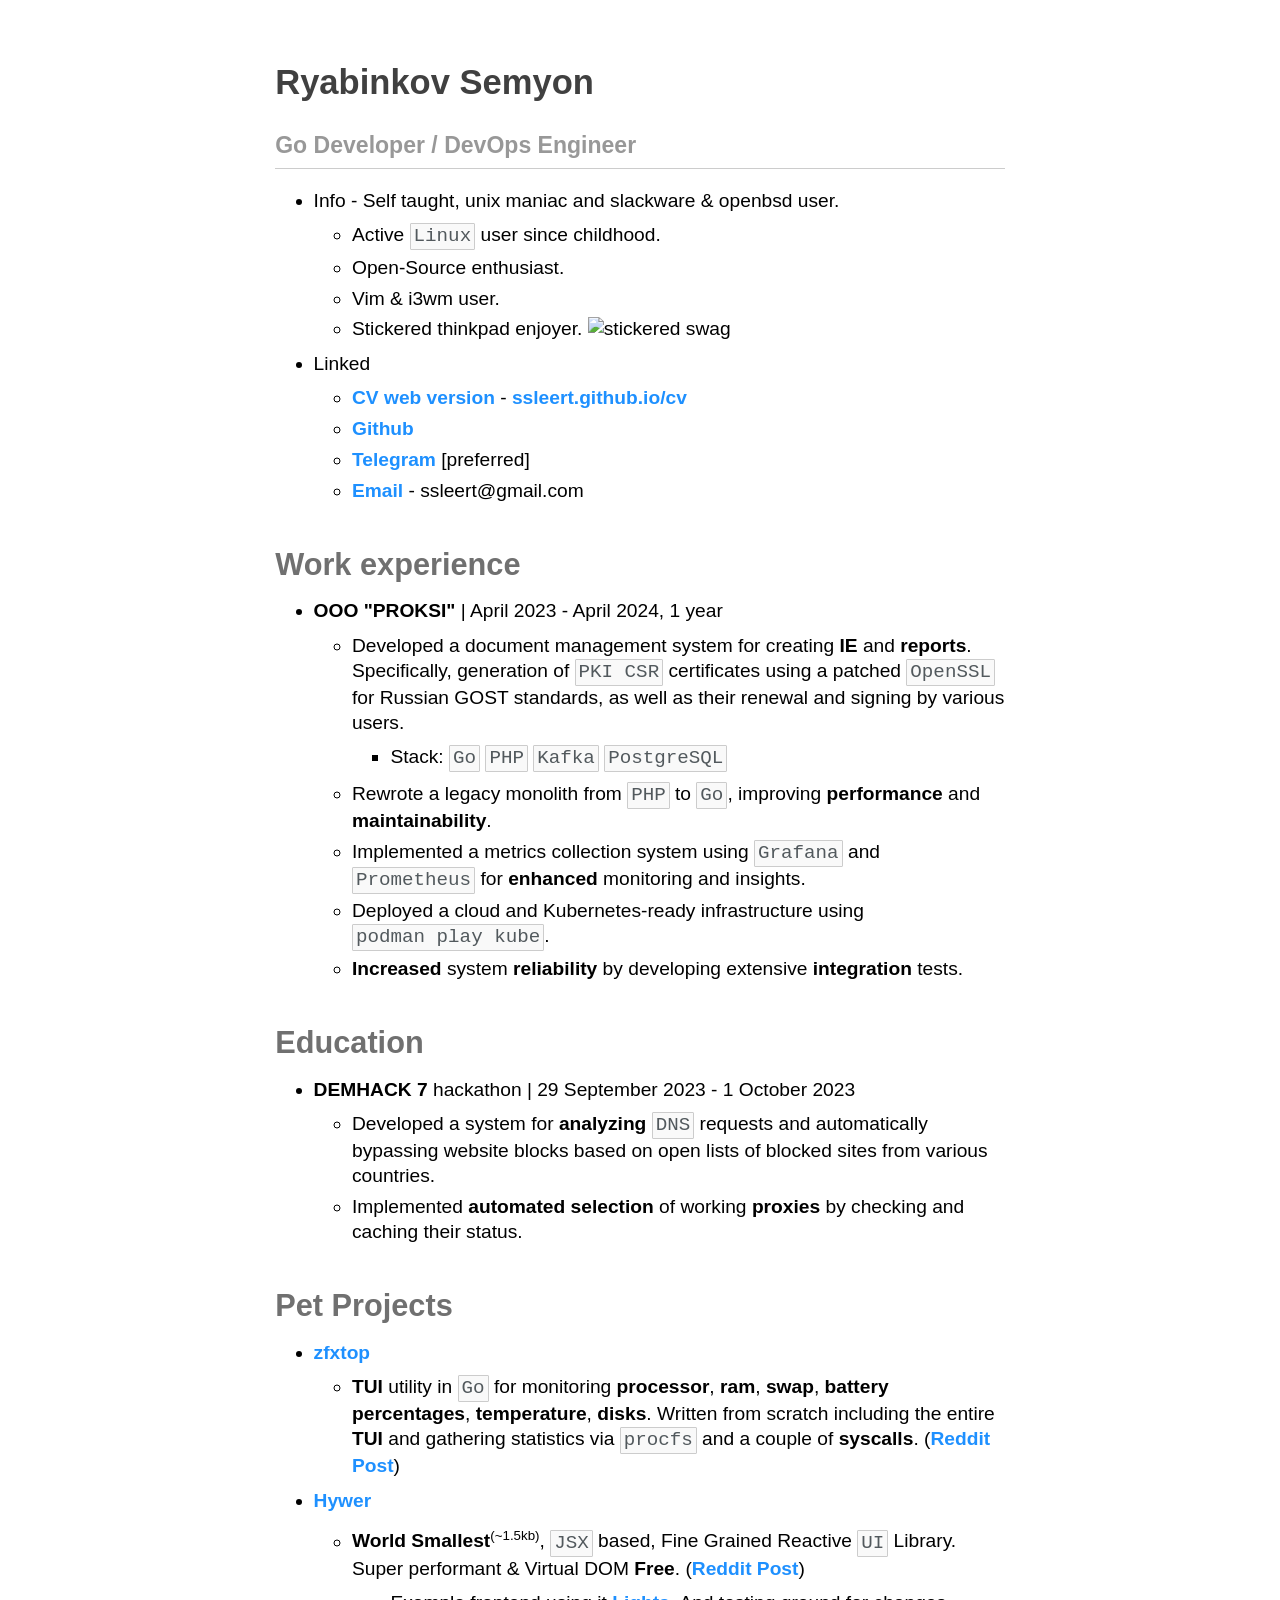
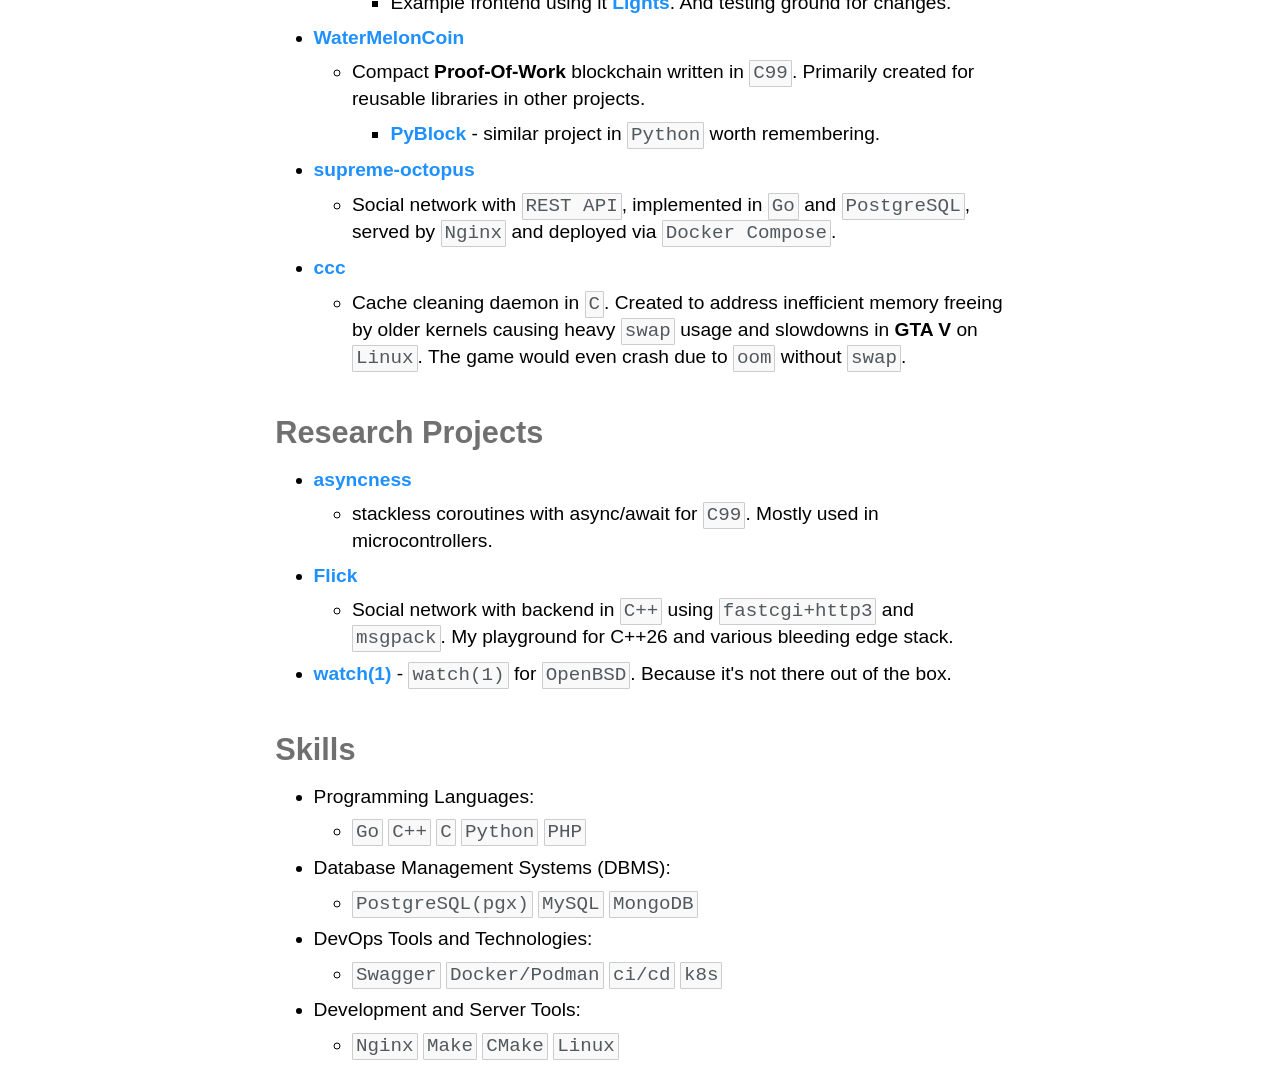
==== index.html @ f2037850 "init" ====
<!DOCTYPE html>
<html>
<head>
<link rel="Stylesheet" type="text/css" href="style.css">
<link rel="alternate" type="application/rss+xml" title="RSS" href="rss.xml">
<title>index</title>
<meta http-equiv="Content-Type" content="text/html; charset=utf-8">
<meta name="viewport" content="width=device-width, initial-scale=1">
</head>
<body>

<div id="Ryabinkov Semyon"><h2 id="Ryabinkov Semyon" class="header"><a href="#Ryabinkov Semyon">Ryabinkov Semyon</a></h2></div>
<div id="Ryabinkov Semyon-Go Developer / DevOps Engineer"><h5 id="Go Developer / DevOps Engineer" class="header"><a href="#Ryabinkov Semyon-Go Developer / DevOps Engineer">Go Developer / DevOps Engineer</a></h5></div>
<hr />

<ul>
<li>
Info - Self taught, unix maniac and slackware &amp; openbsd user.

<ul>
<li>
Active <code>Linux</code> user since childhood.

<li>
Open-Source enthusiast.

<li>
Vim &amp; i3wm user.

<li>
Stickered thinkpad enjoyer. <img src="https://raw.githubusercontent.com/ssleert/cv/main/stickered_swag.jpg" alt="stickered swag" style="width:10px" />

</ul>
<li>
Linked

<ul>
<li>
<a href="https://ssleert.github.io/cv/">CV web version</a> - <a href="https://ssleert.github.io/cv/">ssleert.github.io/cv</a>

<li>
<a href="https://github.com/ssleert">Github</a>

<li>
<a href="https://t.me/ssleert">Telegram</a> [preferred]

<li>
<a href="mailto:ssleert@gmail.com">Email</a> - ssleert@gmail.com

</ul>
</ul>
<div id="Ryabinkov Semyon-Work experience"><h3 id="Work experience" class="header"><a href="#Ryabinkov Semyon-Work experience">Work experience</a></h3></div>
<ul>
<li>
<span id="Ryabinkov Semyon-Work experience-OOO &quot;PROKSI&quot;"></span><strong id="OOO &quot;PROKSI&quot;">OOO "PROKSI"</strong> | April 2023 - April 2024, 1 year

<ul>
<li>
Developed a document management system for creating <span id="Ryabinkov Semyon-Work experience-IE"></span><strong id="IE">IE</strong> and <span id="Ryabinkov Semyon-Work experience-reports"></span><strong id="reports">reports</strong>.
    Specifically, generation of <code>PKI CSR</code> certificates using a patched <code>OpenSSL</code>
    for Russian GOST standards, as well as their renewal and signing by various users.

<ul>
<li>
Stack: <code>Go</code> <code>PHP</code> <code>Kafka</code> <code>PostgreSQL</code>

</ul>
<li>
Rewrote a legacy monolith from <code>PHP</code> to <code>Go</code>, improving <span id="Ryabinkov Semyon-Work experience-performance"></span><strong id="performance">performance</strong> and <span id="Ryabinkov Semyon-Work experience-maintainability"></span><strong id="maintainability">maintainability</strong>.

<li>
Implemented a metrics collection system using <code>Grafana</code> and <code>Prometheus</code> for <span id="Ryabinkov Semyon-Work experience-enhanced"></span><strong id="enhanced">enhanced</strong> monitoring and insights.

<li>
Deployed a cloud and Kubernetes-ready infrastructure using <code>podman play kube</code>.

<li>
<span id="Ryabinkov Semyon-Work experience-Increased"></span><strong id="Increased">Increased</strong> system <span id="Ryabinkov Semyon-Work experience-reliability"></span><strong id="reliability">reliability</strong> by developing extensive <span id="Ryabinkov Semyon-Work experience-integration"></span><strong id="integration">integration</strong> tests.

</ul>
</ul>
<div id="Ryabinkov Semyon-Education"><h3 id="Education" class="header"><a href="#Ryabinkov Semyon-Education">Education</a></h3></div>
<ul>
<li>
<span id="Ryabinkov Semyon-Education-DEMHACK 7"></span><strong id="DEMHACK 7">DEMHACK 7</strong> hackathon | 29 September 2023 - 1 October 2023

<ul>
<li>
Developed a system for <span id="Ryabinkov Semyon-Education-analyzing"></span><strong id="analyzing">analyzing</strong> <code>DNS</code> requests and automatically 
    bypassing website blocks based on open lists of blocked sites 
    from various countries.

<li>
Implemented <span id="Ryabinkov Semyon-Education-automated selection"></span><strong id="automated selection">automated selection</strong> of working <span id="Ryabinkov Semyon-Education-proxies"></span><strong id="proxies">proxies</strong>
    by checking and caching their status.

</ul>
</ul>
<div id="Ryabinkov Semyon-Pet Projects"><h3 id="Pet Projects" class="header"><a href="#Ryabinkov Semyon-Pet Projects">Pet Projects</a></h3></div>
<ul>
<li>
<a href="https://github.com/ssleert/zfxtop">zfxtop</a>

<ul>
<li>
<span id="Ryabinkov Semyon-Pet Projects-TUI"></span><strong id="TUI">TUI</strong> utility in <code>Go</code> for monitoring <span id="Ryabinkov Semyon-Pet Projects-processor"></span><strong id="processor">processor</strong>, <span id="Ryabinkov Semyon-Pet Projects-ram"></span><strong id="ram">ram</strong>, <span id="Ryabinkov Semyon-Pet Projects-swap"></span><strong id="swap">swap</strong>,
    <span id="Ryabinkov Semyon-Pet Projects-battery percentages"></span><strong id="battery percentages">battery percentages</strong>, <span id="Ryabinkov Semyon-Pet Projects-temperature"></span><strong id="temperature">temperature</strong>, <span id="Ryabinkov Semyon-Pet Projects-disks"></span><strong id="disks">disks</strong>. Written 
    from scratch including the entire <span id="Ryabinkov Semyon-Pet Projects-TUI"></span><strong id="TUI">TUI</strong> and gathering
    statistics via <code>procfs</code> and a couple of <span id="Ryabinkov Semyon-Pet Projects-syscalls"></span><strong id="syscalls">syscalls</strong>. 
    (<a href="https://www.reddit.com/r/unixporn/comments/11cfas8/oc_zfxtop_fetch_top_for_gen_z_with_x">Reddit Post</a>)

</ul>
<li>
<a href="https://github.com/ssleert/hywer">Hywer</a>

<ul>
<li>
<span id="Ryabinkov Semyon-Pet Projects-World Smallest"></span><strong id="World Smallest">World Smallest</strong><sup><small>(~1.5kb)</small></sup>, <code>JSX</code> based, Fine Grained Reactive <code>UI</code> Library.
    Super performant &amp; Virtual DOM <span id="Ryabinkov Semyon-Pet Projects-Free"></span><strong id="Free">Free</strong>. 
    (<a href="https://www.reddit.com/r/javascript/comments/1b8j23r/hywerjs_world_smallest_1kb_jsxbased_reactive_ui">Reddit Post</a>)

<ul>
<li>
Example frontend using it <a href="https://github.com/Lights-Social/lights-web-hywer">Lights</a>.
      And testing ground for changes.

</ul>
</ul>
<li>
<a href="https://github.com/ssleert/WaterMelonCoin">WaterMelonCoin</a>

<ul>
<li>
Compact <span id="Ryabinkov Semyon-Pet Projects-Proof-Of-Work"></span><strong id="Proof-Of-Work">Proof-Of-Work</strong> blockchain written in <code>C99</code>. Primarily created for reusable libraries in other projects.

<ul>
<li>
<a href="https://github.com/ssleert/pyblock">PyBlock</a> - similar project in <code>Python</code> worth remembering.

</ul>
</ul>
<li>
<a href="https://github.com/zpx64/supreme-octopus">supreme-octopus</a>

<ul>
<li>
Social network with <code>REST API</code>, implemented in <code>Go</code> and <code>PostgreSQL</code>, served by <code>Nginx</code> and deployed via <code>Docker Compose</code>.

</ul>
<li>
<a href="https://github.com/ssleert/ccc">ccc</a>

<ul>
<li>
Cache cleaning daemon in <code>C</code>. Created to address inefficient memory freeing by older kernels causing heavy <code>swap</code> usage and slowdowns in <span id="Ryabinkov Semyon-Pet Projects-GTA V"></span><strong id="GTA V">GTA V</strong> on <code>Linux</code>. The game would even crash due to <code>oom</code> without <code>swap</code>.

</ul>
</ul>
<div id="Ryabinkov Semyon-Research Projects"><h3 id="Research Projects" class="header"><a href="#Ryabinkov Semyon-Research Projects">Research Projects</a></h3></div>
<ul>
<li>
<a href="https://github.com/ssleert/asyncness">asyncness</a>

<ul>
<li>
stackless coroutines with async/await for <code>C99</code>.
      Mostly used in microcontrollers.

</ul>
<li>
<a href="https://github.com/ssleert/flick">Flick</a> 

<ul>
<li>
Social network with backend in <code>C++</code> using <code>fastcgi+http3</code> and <code>msgpack</code>.
      My playground for C++26 and various bleeding edge stack.

</ul>
<li>
<a href="https://github.com/ssleert/watch">watch(1)</a> - <code>watch(1)</code> for <code>OpenBSD</code>. Because it's not there out of the box.

</ul>
<div id="Ryabinkov Semyon-Skills"><h3 id="Skills" class="header"><a href="#Ryabinkov Semyon-Skills">Skills</a></h3></div>
<ul>
<li>
Programming Languages:

<ul>
<li>
<code>Go</code> <code>C++</code> <code>C</code> <code>Python</code> <code>PHP</code>

</ul>
<li>
Database Management Systems (DBMS):

<ul>
<li>
<code>PostgreSQL(pgx)</code> <code>MySQL</code> <code>MongoDB</code>

</ul>
<li>
DevOps Tools and Technologies:

<ul>
<li>
<code>Swagger</code> <code>Docker/Podman</code> <code>ci/cd</code> <code>k8s</code>

</ul>
<li>
Development and Server Tools:

<ul>
<li>
<code>Nginx</code> <code>Make</code> <code>CMake</code> <code>Linux</code>

</ul>
</ul>

</body>
</html>
---- style.css ----
body {
  font-family: -apple-system, BlinkMacSystemFont, "Segoe UI", "Roboto", "Oxygen", "Ubuntu", "Cantarell", "Fira Sans", "Droid Sans", "Helvetica Neue", sans-serif;;
  margin: 2em 4em 2em 4em;
  font-size: 120%;
  max-width: 38em;
  margin: auto;
  padding: 13px;
  line-height: 130%;
}

h1, h2, h3, h4, h5, h6 {
  font-weight: bold;
  line-height:100%;
  margin-top: 1.5em;
  margin-bottom: 0.5em;
}

h1 {font-size: 2em; color: #000000;}
h2 {font-size: 1.8em; color: #404040;}
h3 {font-size: 1.6em; color: #707070;}
h4 {font-size: 1.4em; color: #909090;}
h5 {font-size: 1.2em; color: #989898;}
h6 {font-size: 1em; color: #9c9c9c;}

p, pre, blockquote, table, ul, ol, dl {
  margin-top: 1em;
  margin-bottom: 1em;
}

ul ul, ul ol, ol ol, ol ul {
  margin-top: 0.5em;
  margin-bottom: 0.5em;
}

li { margin: 0.3em auto; }

ul {
  margin-left: 2em;
  padding-left: 0;
}

dt { font-weight: bold; }

img { border: none; }

pre {
  border-left: 5px solid #dcdcdc;
  background-color: #f5f5f5;
  padding-left: 1em;
  font-family: Monaco, "Courier New", "DejaVu Sans Mono", "Bitstream Vera Sans Mono", monospace;
  font-size: 0.8em;
  border-radius: 6px;
}

p > a {
  color: white;
  text-decoration: none;
  font-size: 0.7em;
  padding: 3px 6px;
  border-radius: 3px;
  background-color: #1e90ff;
  text-transform: uppercase;
  font-weight: bold;
}

p > a:hover {
  color: #dcdcdc;
  background-color: #484848;
}

li > a {
  color: #1e90ff;
  font-weight: bold;
  text-decoration: none;
}

li > a:hover { color: #ff4500; }

blockquote {
  color: #686868;
  font-size: 0.8em;
  line-height: 120%;
  padding: 0.8em;
  border-left: 5px solid #dcdcdc;
}

th, td {
  border: 1px solid #ccc;
  padding: 0.3em;
}

th { background-color: #f0f0f0; }

hr {
  border: none;
  border-top: 1px solid #ccc;
  width: 100%;
}

del {
  text-decoration: line-through;
  color: #777777;
}

.toc li { list-style-type: none; }

.todo {
  font-weight: bold;
  background-color: #ff4500 ;
  color: white;
  font-size: 0.8em;
  padding: 3px 6px;
  border-radius: 3px;
}

.justleft { text-align: left; }
.justright { text-align: right; }
.justcenter { text-align: center; }

.center {
  margin-left: auto;
  margin-right: auto;
}

.tag {
  background-color: #eeeeee;
  font-family: monospace;
  padding: 2px;
}

.header a {
  text-decoration: none;
  color: inherit;
}

/* classes for items of todo lists */

.rejected {
  /* list-style: none; */
  background-image: url([data-uri]);
  background-repeat: no-repeat;
  background-position: 0 .2em;
  padding-left: 1.5em;
}
.done0 {
  /* list-style: none; */
  background-image: url([data-uri]);
  background-repeat: no-repeat;
  background-position: 0 .2em;
  padding-left: 1.5em;
}
.done1 {
  background-image: url([data-uri]);
  background-repeat: no-repeat;
  background-position: 0 .15em;
  padding-left: 1.5em;
}
.done2 {
  background-image: url([data-uri]);
  background-repeat: no-repeat;
  background-position: 0 .15em;
  padding-left: 1.5em;
}
.done3 {
  background-image: url([data-uri]);
  background-repeat: no-repeat;
  background-position: 0 .15em;
  padding-left: 1.5em;
}
.done4 {
  background-image: url([data-uri]);
  background-repeat: no-repeat;
  background-position: 0 .15em;
  padding-left: 1.5em;
}

code {
  font-family: Monaco, "Courier New", "DejaVu Sans Mono", "Bitstream Vera Sans Mono", monospace;
  -webkit-border-radius: 1px;
  -moz-border-radius: 1px;
  border-radius: 1px;
  -moz-background-clip: padding;
  -webkit-background-clip: padding-box;
  background-clip: padding-box;
  padding: 0px 3px;
  display: inline-block;
  color: #52595d;
  border: 1px solid #ccc;
  background-color: #f9f9f9;
}
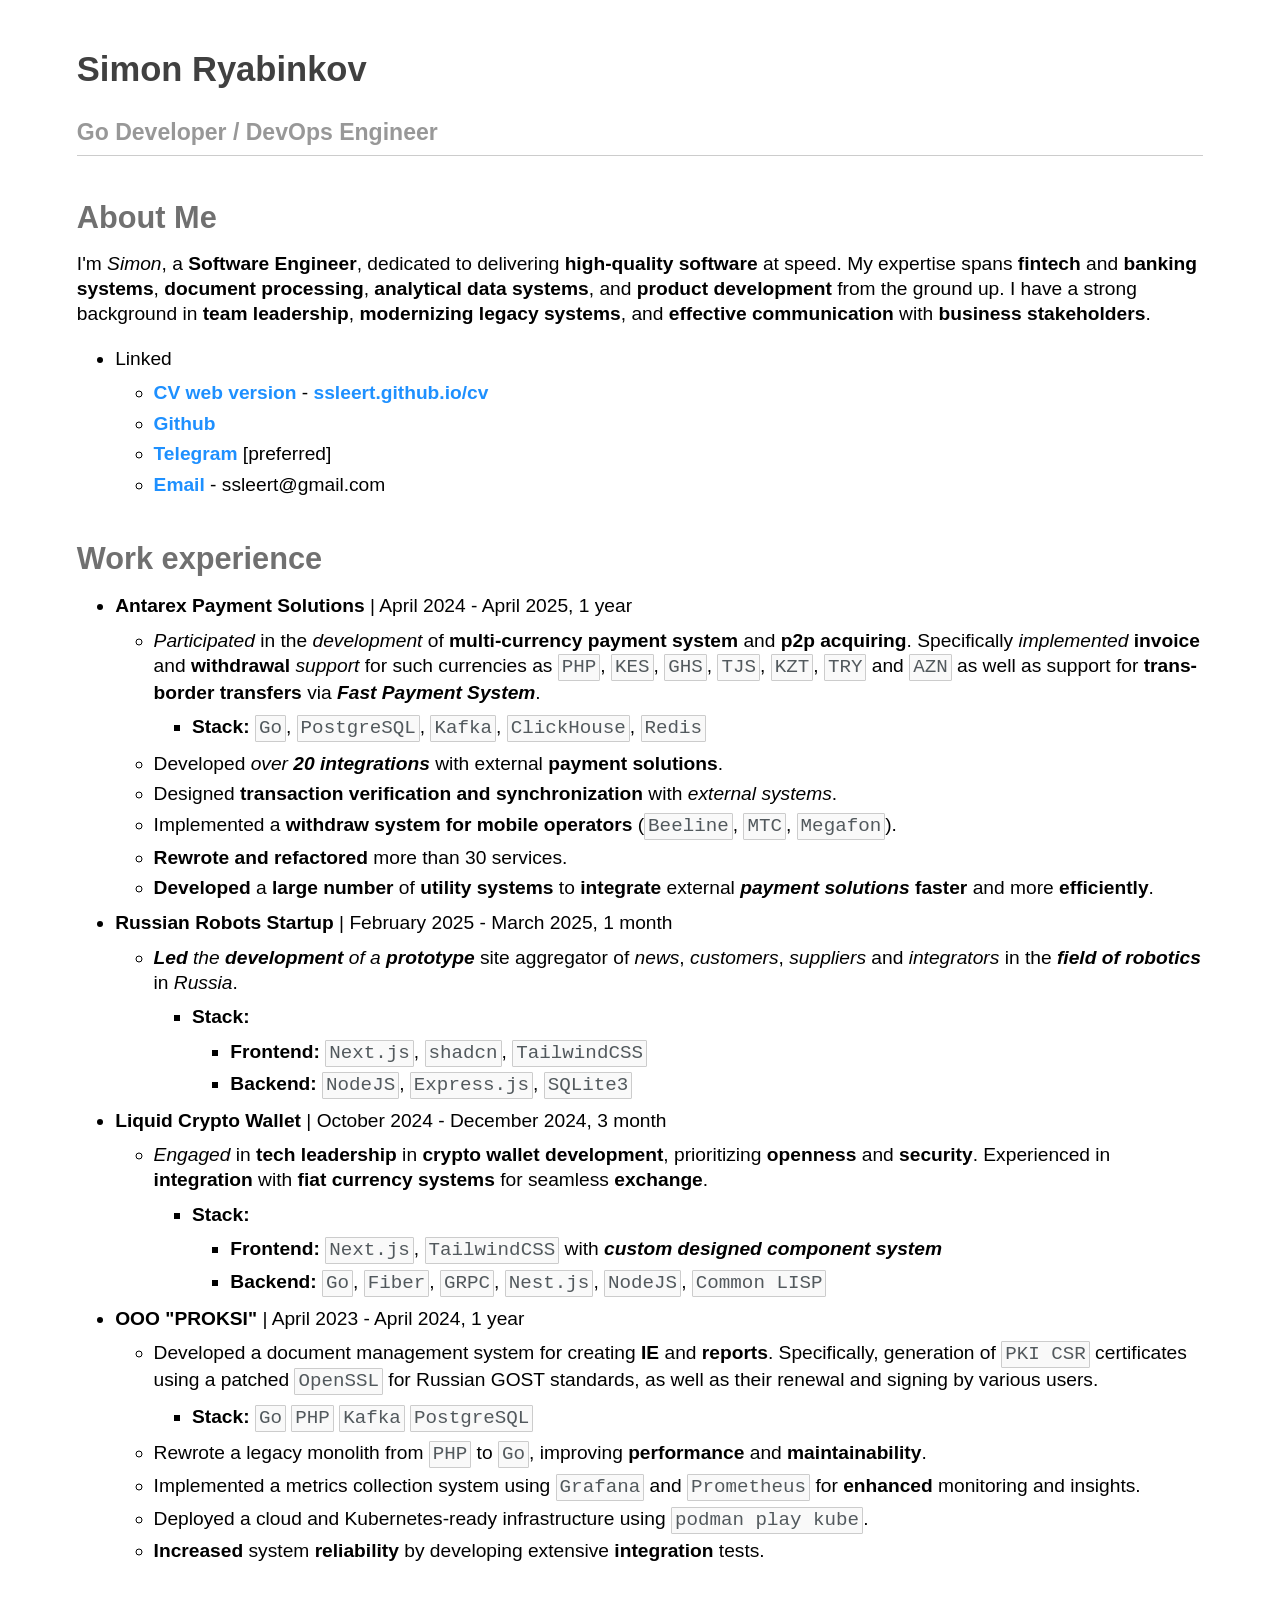
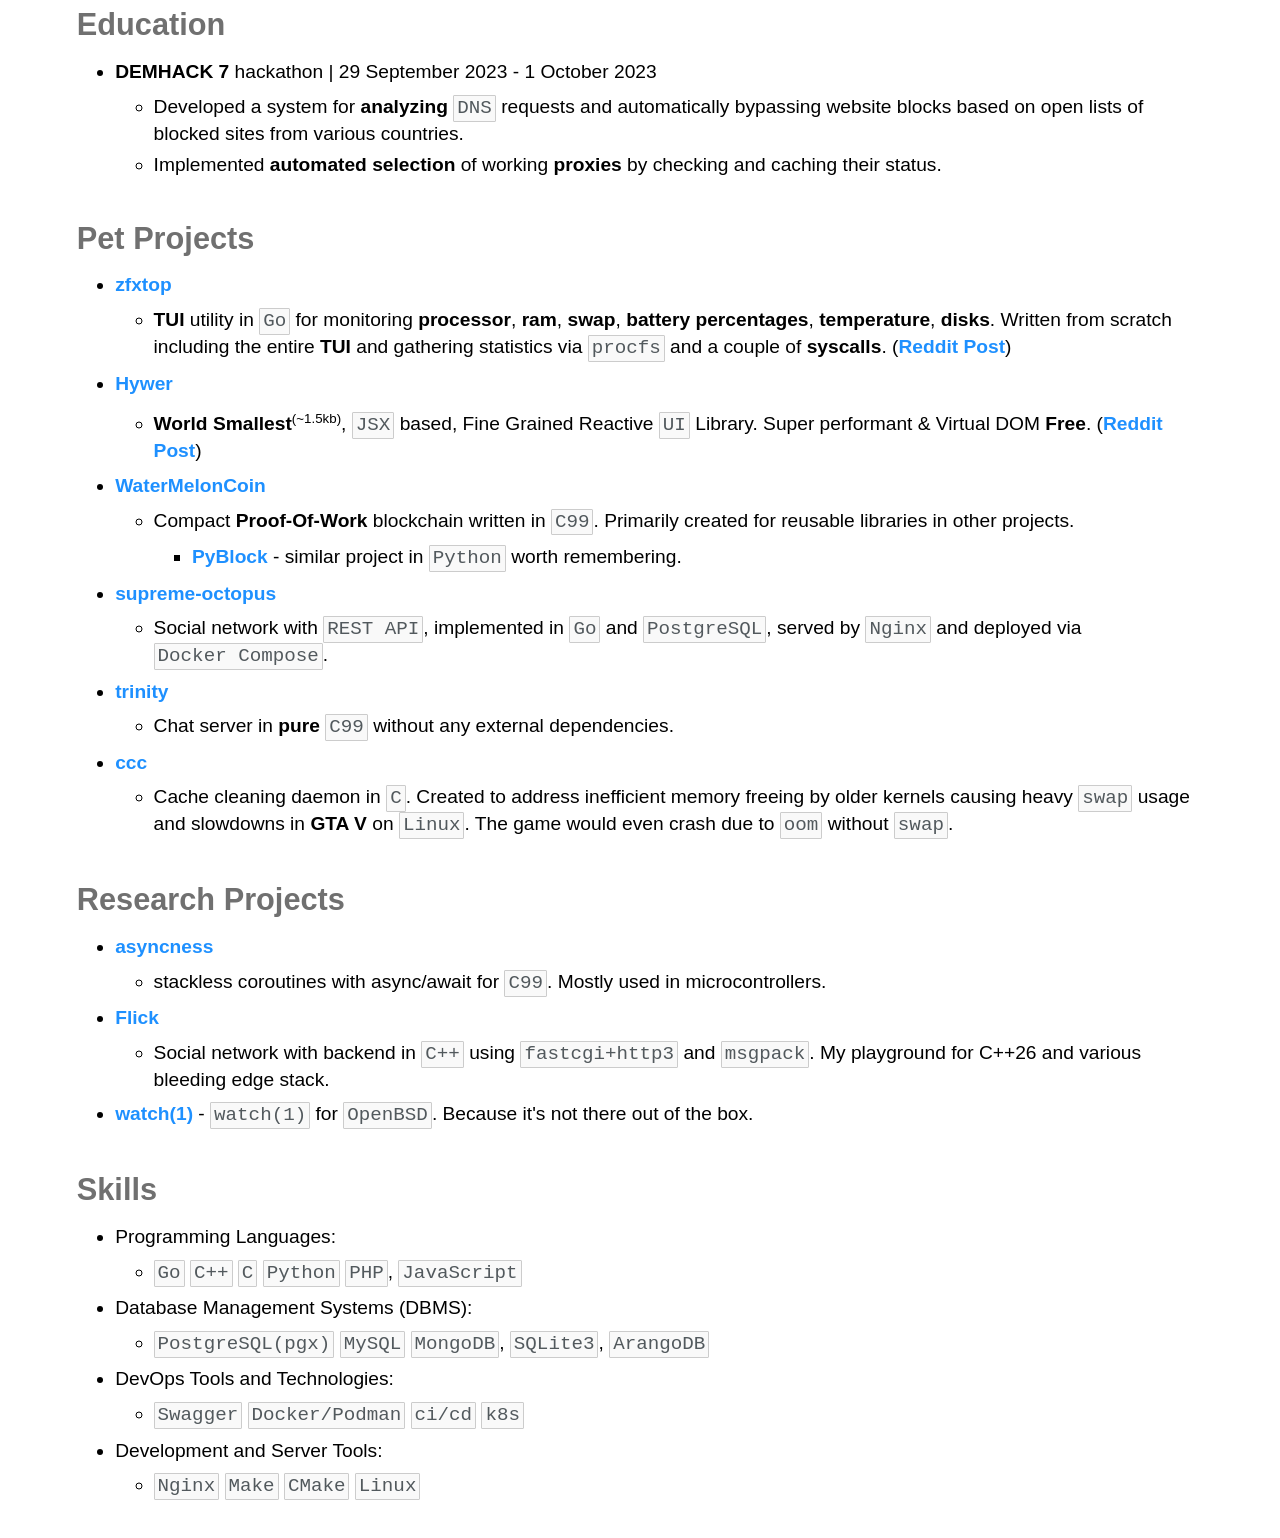
==== commit 7534dd74: "Fix: update)" ====
--- a/index.html
+++ b/index.html
@@ -3,34 +3,22 @@
 <head>
 <link rel="Stylesheet" type="text/css" href="style.css">
 <link rel="alternate" type="application/rss+xml" title="RSS" href="rss.xml">
-<title>index</title>
+<title>cv</title>
 <meta http-equiv="Content-Type" content="text/html; charset=utf-8">
 <meta name="viewport" content="width=device-width, initial-scale=1">
 </head>
 <body>
 
-<div id="Ryabinkov Semyon"><h2 id="Ryabinkov Semyon" class="header"><a href="#Ryabinkov Semyon">Ryabinkov Semyon</a></h2></div>
-<div id="Ryabinkov Semyon-Go Developer / DevOps Engineer"><h5 id="Go Developer / DevOps Engineer" class="header"><a href="#Ryabinkov Semyon-Go Developer / DevOps Engineer">Go Developer / DevOps Engineer</a></h5></div>
+<div id="Simon Ryabinkov"><h2 id="Simon Ryabinkov" class="header"><a href="#Simon Ryabinkov">Simon Ryabinkov</a></h2></div>
+<div id="Simon Ryabinkov-Go Developer / DevOps Engineer"><h5 id="Go Developer / DevOps Engineer" class="header"><a href="#Simon Ryabinkov-Go Developer / DevOps Engineer">Go Developer / DevOps Engineer</a></h5></div>
 <hr />
 
-<ul>
-<li>
-Info - Self taught, unix maniac and slackware &amp; openbsd user.
-
-<ul>
-<li>
-Active <code>Linux</code> user since childhood.
-
-<li>
-Open-Source enthusiast.
-
-<li>
-Vim &amp; i3wm user.
-
-<li>
-Stickered thinkpad enjoyer. <img src="https://raw.githubusercontent.com/ssleert/cv/main/stickered_swag.jpg" alt="stickered swag" style="width:10px" />
-
-</ul>
+<div id="Simon Ryabinkov-About Me"><h3 id="About Me" class="header"><a href="#Simon Ryabinkov-About Me">About Me</a></h3></div>
+<p>
+I'm <em>Simon</em>, a <span id="Simon Ryabinkov-About Me-Software Engineer"></span><strong id="Software Engineer">Software Engineer</strong>, dedicated to delivering <span id="Simon Ryabinkov-About Me-high-quality software"></span><strong id="high-quality software">high-quality software</strong> at speed. My expertise spans <span id="Simon Ryabinkov-About Me-fintech"></span><strong id="fintech">fintech</strong> and <span id="Simon Ryabinkov-About Me-banking systems"></span><strong id="banking systems">banking systems</strong>, <span id="Simon Ryabinkov-About Me-document processing"></span><strong id="document processing">document processing</strong>, <span id="Simon Ryabinkov-About Me-analytical data systems"></span><strong id="analytical data systems">analytical data systems</strong>, and <span id="Simon Ryabinkov-About Me-product development"></span><strong id="product development">product development</strong> from the ground up. I have a strong background in <span id="Simon Ryabinkov-About Me-team leadership"></span><strong id="team leadership">team leadership</strong>, <span id="Simon Ryabinkov-About Me-modernizing legacy systems"></span><strong id="modernizing legacy systems">modernizing legacy systems</strong>, and <span id="Simon Ryabinkov-About Me-effective communication"></span><strong id="effective communication">effective communication</strong> with <span id="Simon Ryabinkov-About Me-business stakeholders"></span><strong id="business stakeholders">business stakeholders</strong>.
+</p>
+
+<ul>
 <li>
 Linked
 
@@ -49,64 +37,139 @@
 
 </ul>
 </ul>
-<div id="Ryabinkov Semyon-Work experience"><h3 id="Work experience" class="header"><a href="#Ryabinkov Semyon-Work experience">Work experience</a></h3></div>
-<ul>
-<li>
-<span id="Ryabinkov Semyon-Work experience-OOO &quot;PROKSI&quot;"></span><strong id="OOO &quot;PROKSI&quot;">OOO "PROKSI"</strong> | April 2023 - April 2024, 1 year
-
-<ul>
-<li>
-Developed a document management system for creating <span id="Ryabinkov Semyon-Work experience-IE"></span><strong id="IE">IE</strong> and <span id="Ryabinkov Semyon-Work experience-reports"></span><strong id="reports">reports</strong>.
+<div id="Simon Ryabinkov-Work experience"><h3 id="Work experience" class="header"><a href="#Simon Ryabinkov-Work experience">Work experience</a></h3></div>
+<ul>
+<li>
+<span id="Simon Ryabinkov-Work experience-Antarex Payment Solutions"></span><strong id="Antarex Payment Solutions">Antarex Payment Solutions</strong> | April 2024 - April 2025, 1 year 
+
+<ul>
+<li>
+<em>Participated</em> in the <em>development</em> of <span id="Simon Ryabinkov-Work experience-multi-currency payment system"></span><strong id="multi-currency payment system">multi-currency payment system</strong> and <span id="Simon Ryabinkov-Work experience-p2p acquiring"></span><strong id="p2p acquiring">p2p acquiring</strong>. 
+    Specifically <em>implemented</em> <span id="Simon Ryabinkov-Work experience-invoice"></span><strong id="invoice">invoice</strong> and <span id="Simon Ryabinkov-Work experience-withdrawal"></span><strong id="withdrawal">withdrawal</strong> <em>support</em> for such currencies
+    as <code>PHP</code>, <code>KES</code>, <code>GHS</code>, <code>TJS</code>, <code>KZT</code>, <code>TRY</code> and <code>AZN</code> as well as support for <span id="Simon Ryabinkov-Work experience-trans-border transfers"></span><strong id="trans-border transfers">trans-border transfers</strong>
+    via <em><span id="Simon Ryabinkov-Work experience-Fast Payment System"></span><strong id="Fast Payment System">Fast Payment System</strong></em>.
+
+<ul>
+<li>
+<span id="Simon Ryabinkov-Work experience-Stack:"></span><strong id="Stack:">Stack:</strong> <code>Go</code>, <code>PostgreSQL</code>, <code>Kafka</code>, <code>ClickHouse</code>, <code>Redis</code>
+
+</ul>
+<li>
+Developed <em>over <span id="Simon Ryabinkov-Work experience-20 integrations"></span><strong id="20 integrations">20 integrations</strong></em> with external <span id="Simon Ryabinkov-Work experience-payment solutions"></span><strong id="payment solutions">payment solutions</strong>.  
+
+<li>
+Designed <span id="Simon Ryabinkov-Work experience-transaction verification and synchronization"></span><strong id="transaction verification and synchronization">transaction verification and synchronization</strong> with <em>external systems</em>.
+
+<li>
+Implemented a <span id="Simon Ryabinkov-Work experience-withdraw system for mobile operators"></span><strong id="withdraw system for mobile operators">withdraw system for mobile operators</strong> (<code>Beeline</code>, <code>MTC</code>, <code>Megafon</code>).
+
+<li>
+<span id="Simon Ryabinkov-Work experience-Rewrote and refactored"></span><strong id="Rewrote and refactored">Rewrote and refactored</strong> more than 30 services.
+
+<li>
+<span id="Simon Ryabinkov-Work experience-Developed"></span><strong id="Developed">Developed</strong> a <span id="Simon Ryabinkov-Work experience-large number"></span><strong id="large number">large number</strong> of <span id="Simon Ryabinkov-Work experience-utility systems"></span><strong id="utility systems">utility systems</strong> to <span id="Simon Ryabinkov-Work experience-integrate"></span><strong id="integrate">integrate</strong> external <em><span id="Simon Ryabinkov-Work experience-payment solutions"></span><strong id="payment solutions">payment solutions</strong></em> <span id="Simon Ryabinkov-Work experience-faster"></span><strong id="faster">faster</strong> and more <span id="Simon Ryabinkov-Work experience-efficiently"></span><strong id="efficiently">efficiently</strong>.
+
+</ul>
+<li>
+<span id="Simon Ryabinkov-Work experience-Russian Robots Startup"></span><strong id="Russian Robots Startup">Russian Robots Startup</strong> | February 2025 - March 2025, 1 month
+
+<ul>
+<li>
+<em><span id="Simon Ryabinkov-Work experience-Led"></span><strong id="Led">Led</strong> the <span id="Simon Ryabinkov-Work experience-development"></span><strong id="development">development</strong> of a <span id="Simon Ryabinkov-Work experience-prototype"></span><strong id="prototype">prototype</strong></em> site aggregator of <em>news</em>, <em>customers</em>, <em>suppliers</em>
+    and <em>integrators</em> in the <em><span id="Simon Ryabinkov-Work experience-field of robotics"></span><strong id="field of robotics">field of robotics</strong></em> in <em>Russia</em>.
+
+<ul>
+<li>
+<span id="Simon Ryabinkov-Work experience-Stack:"></span><strong id="Stack:">Stack:</strong>
+
+<ul>
+<li>
+<span id="Simon Ryabinkov-Work experience-Frontend:"></span><strong id="Frontend:">Frontend:</strong> <code>Next.js</code>, <code>shadcn</code>, <code>TailwindCSS</code>
+
+<li>
+<span id="Simon Ryabinkov-Work experience-Backend:"></span><strong id="Backend:">Backend:</strong> <code>NodeJS</code>, <code>Express.js</code>, <code>SQLite3</code>
+
+</ul>
+</ul>
+</ul>
+<li>
+<span id="Simon Ryabinkov-Work experience-Liquid Crypto Wallet"></span><strong id="Liquid Crypto Wallet">Liquid Crypto Wallet</strong> | October 2024 - December 2024, 3 month
+
+<ul>
+<li>
+<em>Engaged</em> in <span id="Simon Ryabinkov-Work experience-tech leadership"></span><strong id="tech leadership">tech leadership</strong> in <span id="Simon Ryabinkov-Work experience-crypto wallet development"></span><strong id="crypto wallet development">crypto wallet development</strong>, prioritizing <span id="Simon Ryabinkov-Work experience-openness"></span><strong id="openness">openness</strong> and <span id="Simon Ryabinkov-Work experience-security"></span><strong id="security">security</strong>.
+    Experienced in <span id="Simon Ryabinkov-Work experience-integration"></span><strong id="integration">integration</strong> with <span id="Simon Ryabinkov-Work experience-fiat currency systems"></span><strong id="fiat currency systems">fiat currency systems</strong> for seamless <span id="Simon Ryabinkov-Work experience-exchange"></span><strong id="exchange">exchange</strong>.
+
+<ul>
+<li>
+<span id="Simon Ryabinkov-Work experience-Stack:"></span><strong id="Stack:">Stack:</strong>
+
+<ul>
+<li>
+<span id="Simon Ryabinkov-Work experience-Frontend:"></span><strong id="Frontend:">Frontend:</strong> <code>Next.js</code>, <code>TailwindCSS</code> with <em><span id="Simon Ryabinkov-Work experience-custom designed component system"></span><strong id="custom designed component system">custom designed component system</strong></em>
+
+<li>
+<span id="Simon Ryabinkov-Work experience-Backend:"></span><strong id="Backend:">Backend:</strong> <code>Go</code>, <code>Fiber</code>, <code>GRPC</code>, <code>Nest.js</code>, <code>NodeJS</code>, <code>Common LISP</code>
+
+</ul>
+</ul>
+</ul>
+<li>
+<span id="Simon Ryabinkov-Work experience-OOO &quot;PROKSI&quot;"></span><strong id="OOO &quot;PROKSI&quot;">OOO "PROKSI"</strong> | April 2023 - April 2024, 1 year
+
+<ul>
+<li>
+Developed a document management system for creating <span id="Simon Ryabinkov-Work experience-IE"></span><strong id="IE">IE</strong> and <span id="Simon Ryabinkov-Work experience-reports"></span><strong id="reports">reports</strong>.
     Specifically, generation of <code>PKI CSR</code> certificates using a patched <code>OpenSSL</code>
     for Russian GOST standards, as well as their renewal and signing by various users.
 
 <ul>
 <li>
-Stack: <code>Go</code> <code>PHP</code> <code>Kafka</code> <code>PostgreSQL</code>
-
-</ul>
-<li>
-Rewrote a legacy monolith from <code>PHP</code> to <code>Go</code>, improving <span id="Ryabinkov Semyon-Work experience-performance"></span><strong id="performance">performance</strong> and <span id="Ryabinkov Semyon-Work experience-maintainability"></span><strong id="maintainability">maintainability</strong>.
-
-<li>
-Implemented a metrics collection system using <code>Grafana</code> and <code>Prometheus</code> for <span id="Ryabinkov Semyon-Work experience-enhanced"></span><strong id="enhanced">enhanced</strong> monitoring and insights.
+<span id="Simon Ryabinkov-Work experience-Stack:"></span><strong id="Stack:">Stack:</strong> <code>Go</code> <code>PHP</code> <code>Kafka</code> <code>PostgreSQL</code>
+
+</ul>
+<li>
+Rewrote a legacy monolith from <code>PHP</code> to <code>Go</code>, improving <span id="Simon Ryabinkov-Work experience-performance"></span><strong id="performance">performance</strong> and <span id="Simon Ryabinkov-Work experience-maintainability"></span><strong id="maintainability">maintainability</strong>.
+
+<li>
+Implemented a metrics collection system using <code>Grafana</code> and <code>Prometheus</code> for <span id="Simon Ryabinkov-Work experience-enhanced"></span><strong id="enhanced">enhanced</strong> monitoring and insights.
 
 <li>
 Deployed a cloud and Kubernetes-ready infrastructure using <code>podman play kube</code>.
 
 <li>
-<span id="Ryabinkov Semyon-Work experience-Increased"></span><strong id="Increased">Increased</strong> system <span id="Ryabinkov Semyon-Work experience-reliability"></span><strong id="reliability">reliability</strong> by developing extensive <span id="Ryabinkov Semyon-Work experience-integration"></span><strong id="integration">integration</strong> tests.
-
-</ul>
-</ul>
-<div id="Ryabinkov Semyon-Education"><h3 id="Education" class="header"><a href="#Ryabinkov Semyon-Education">Education</a></h3></div>
-<ul>
-<li>
-<span id="Ryabinkov Semyon-Education-DEMHACK 7"></span><strong id="DEMHACK 7">DEMHACK 7</strong> hackathon | 29 September 2023 - 1 October 2023
-
-<ul>
-<li>
-Developed a system for <span id="Ryabinkov Semyon-Education-analyzing"></span><strong id="analyzing">analyzing</strong> <code>DNS</code> requests and automatically 
+<span id="Simon Ryabinkov-Work experience-Increased"></span><strong id="Increased">Increased</strong> system <span id="Simon Ryabinkov-Work experience-reliability"></span><strong id="reliability">reliability</strong> by developing extensive <span id="Simon Ryabinkov-Work experience-integration"></span><strong id="integration">integration</strong> tests.
+
+</ul>
+</ul>
+<div id="Simon Ryabinkov-Education"><h3 id="Education" class="header"><a href="#Simon Ryabinkov-Education">Education</a></h3></div>
+<ul>
+<li>
+<span id="Simon Ryabinkov-Education-DEMHACK 7"></span><strong id="DEMHACK 7">DEMHACK 7</strong> hackathon | 29 September 2023 - 1 October 2023
+
+<ul>
+<li>
+Developed a system for <span id="Simon Ryabinkov-Education-analyzing"></span><strong id="analyzing">analyzing</strong> <code>DNS</code> requests and automatically 
     bypassing website blocks based on open lists of blocked sites 
     from various countries.
 
 <li>
-Implemented <span id="Ryabinkov Semyon-Education-automated selection"></span><strong id="automated selection">automated selection</strong> of working <span id="Ryabinkov Semyon-Education-proxies"></span><strong id="proxies">proxies</strong>
+Implemented <span id="Simon Ryabinkov-Education-automated selection"></span><strong id="automated selection">automated selection</strong> of working <span id="Simon Ryabinkov-Education-proxies"></span><strong id="proxies">proxies</strong>
     by checking and caching their status.
 
 </ul>
 </ul>
-<div id="Ryabinkov Semyon-Pet Projects"><h3 id="Pet Projects" class="header"><a href="#Ryabinkov Semyon-Pet Projects">Pet Projects</a></h3></div>
+<div id="Simon Ryabinkov-Pet Projects"><h3 id="Pet Projects" class="header"><a href="#Simon Ryabinkov-Pet Projects">Pet Projects</a></h3></div>
 <ul>
 <li>
 <a href="https://github.com/ssleert/zfxtop">zfxtop</a>
 
 <ul>
 <li>
-<span id="Ryabinkov Semyon-Pet Projects-TUI"></span><strong id="TUI">TUI</strong> utility in <code>Go</code> for monitoring <span id="Ryabinkov Semyon-Pet Projects-processor"></span><strong id="processor">processor</strong>, <span id="Ryabinkov Semyon-Pet Projects-ram"></span><strong id="ram">ram</strong>, <span id="Ryabinkov Semyon-Pet Projects-swap"></span><strong id="swap">swap</strong>,
-    <span id="Ryabinkov Semyon-Pet Projects-battery percentages"></span><strong id="battery percentages">battery percentages</strong>, <span id="Ryabinkov Semyon-Pet Projects-temperature"></span><strong id="temperature">temperature</strong>, <span id="Ryabinkov Semyon-Pet Projects-disks"></span><strong id="disks">disks</strong>. Written 
-    from scratch including the entire <span id="Ryabinkov Semyon-Pet Projects-TUI"></span><strong id="TUI">TUI</strong> and gathering
-    statistics via <code>procfs</code> and a couple of <span id="Ryabinkov Semyon-Pet Projects-syscalls"></span><strong id="syscalls">syscalls</strong>. 
+<span id="Simon Ryabinkov-Pet Projects-TUI"></span><strong id="TUI">TUI</strong> utility in <code>Go</code> for monitoring <span id="Simon Ryabinkov-Pet Projects-processor"></span><strong id="processor">processor</strong>, <span id="Simon Ryabinkov-Pet Projects-ram"></span><strong id="ram">ram</strong>, <span id="Simon Ryabinkov-Pet Projects-swap"></span><strong id="swap">swap</strong>,
+    <span id="Simon Ryabinkov-Pet Projects-battery percentages"></span><strong id="battery percentages">battery percentages</strong>, <span id="Simon Ryabinkov-Pet Projects-temperature"></span><strong id="temperature">temperature</strong>, <span id="Simon Ryabinkov-Pet Projects-disks"></span><strong id="disks">disks</strong>. Written 
+    from scratch including the entire <span id="Simon Ryabinkov-Pet Projects-TUI"></span><strong id="TUI">TUI</strong> and gathering
+    statistics via <code>procfs</code> and a couple of <span id="Simon Ryabinkov-Pet Projects-syscalls"></span><strong id="syscalls">syscalls</strong>. 
     (<a href="https://www.reddit.com/r/unixporn/comments/11cfas8/oc_zfxtop_fetch_top_for_gen_z_with_x">Reddit Post</a>)
 
 </ul>
@@ -115,23 +178,17 @@
 
 <ul>
 <li>
-<span id="Ryabinkov Semyon-Pet Projects-World Smallest"></span><strong id="World Smallest">World Smallest</strong><sup><small>(~1.5kb)</small></sup>, <code>JSX</code> based, Fine Grained Reactive <code>UI</code> Library.
-    Super performant &amp; Virtual DOM <span id="Ryabinkov Semyon-Pet Projects-Free"></span><strong id="Free">Free</strong>. 
+<span id="Simon Ryabinkov-Pet Projects-World Smallest"></span><strong id="World Smallest">World Smallest</strong><sup><small>(~1.5kb)</small></sup>, <code>JSX</code> based, Fine Grained Reactive <code>UI</code> Library.
+    Super performant &amp; Virtual DOM <span id="Simon Ryabinkov-Pet Projects-Free"></span><strong id="Free">Free</strong>. 
     (<a href="https://www.reddit.com/r/javascript/comments/1b8j23r/hywerjs_world_smallest_1kb_jsxbased_reactive_ui">Reddit Post</a>)
 
-<ul>
-<li>
-Example frontend using it <a href="https://github.com/Lights-Social/lights-web-hywer">Lights</a>.
-      And testing ground for changes.
-
-</ul>
 </ul>
 <li>
 <a href="https://github.com/ssleert/WaterMelonCoin">WaterMelonCoin</a>
 
 <ul>
 <li>
-Compact <span id="Ryabinkov Semyon-Pet Projects-Proof-Of-Work"></span><strong id="Proof-Of-Work">Proof-Of-Work</strong> blockchain written in <code>C99</code>. Primarily created for reusable libraries in other projects.
+Compact <span id="Simon Ryabinkov-Pet Projects-Proof-Of-Work"></span><strong id="Proof-Of-Work">Proof-Of-Work</strong> blockchain written in <code>C99</code>. Primarily created for reusable libraries in other projects.
 
 <ul>
 <li>
@@ -148,15 +205,23 @@
 
 </ul>
 <li>
+<a href="https://github.com/ssleert/trinity">trinity</a>
+
+<ul>
+<li>
+Chat server in <span id="Simon Ryabinkov-Pet Projects-pure"></span><strong id="pure">pure</strong> <code>C99</code> without any external dependencies.
+
+</ul>
+<li>
 <a href="https://github.com/ssleert/ccc">ccc</a>
 
 <ul>
 <li>
-Cache cleaning daemon in <code>C</code>. Created to address inefficient memory freeing by older kernels causing heavy <code>swap</code> usage and slowdowns in <span id="Ryabinkov Semyon-Pet Projects-GTA V"></span><strong id="GTA V">GTA V</strong> on <code>Linux</code>. The game would even crash due to <code>oom</code> without <code>swap</code>.
-
-</ul>
-</ul>
-<div id="Ryabinkov Semyon-Research Projects"><h3 id="Research Projects" class="header"><a href="#Ryabinkov Semyon-Research Projects">Research Projects</a></h3></div>
+Cache cleaning daemon in <code>C</code>. Created to address inefficient memory freeing by older kernels causing heavy <code>swap</code> usage and slowdowns in <span id="Simon Ryabinkov-Pet Projects-GTA V"></span><strong id="GTA V">GTA V</strong> on <code>Linux</code>. The game would even crash due to <code>oom</code> without <code>swap</code>.
+
+</ul>
+</ul>
+<div id="Simon Ryabinkov-Research Projects"><h3 id="Research Projects" class="header"><a href="#Simon Ryabinkov-Research Projects">Research Projects</a></h3></div>
 <ul>
 <li>
 <a href="https://github.com/ssleert/asyncness">asyncness</a>
@@ -180,14 +245,14 @@
 <a href="https://github.com/ssleert/watch">watch(1)</a> - <code>watch(1)</code> for <code>OpenBSD</code>. Because it's not there out of the box.
 
 </ul>
-<div id="Ryabinkov Semyon-Skills"><h3 id="Skills" class="header"><a href="#Ryabinkov Semyon-Skills">Skills</a></h3></div>
+<div id="Simon Ryabinkov-Skills"><h3 id="Skills" class="header"><a href="#Simon Ryabinkov-Skills">Skills</a></h3></div>
 <ul>
 <li>
 Programming Languages:
 
 <ul>
 <li>
-<code>Go</code> <code>C++</code> <code>C</code> <code>Python</code> <code>PHP</code>
+<code>Go</code> <code>C++</code> <code>C</code> <code>Python</code> <code>PHP</code>, <code>JavaScript</code>
 
 </ul>
 <li>
@@ -195,7 +260,7 @@
 
 <ul>
 <li>
-<code>PostgreSQL(pgx)</code> <code>MySQL</code> <code>MongoDB</code>
+<code>PostgreSQL(pgx)</code> <code>MySQL</code> <code>MongoDB</code>, <code>SQLite3</code>, <code>ArangoDB</code>
 
 </ul>
 <li>
--- a/style.css
+++ b/style.css
@@ -2,9 +2,6 @@
   font-family: -apple-system, BlinkMacSystemFont, "Segoe UI", "Roboto", "Oxygen", "Ubuntu", "Cantarell", "Fira Sans", "Droid Sans", "Helvetica Neue", sans-serif;;
   margin: 2em 4em 2em 4em;
   font-size: 120%;
-  max-width: 38em;
-  margin: auto;
-  padding: 13px;
   line-height: 130%;
 }
 
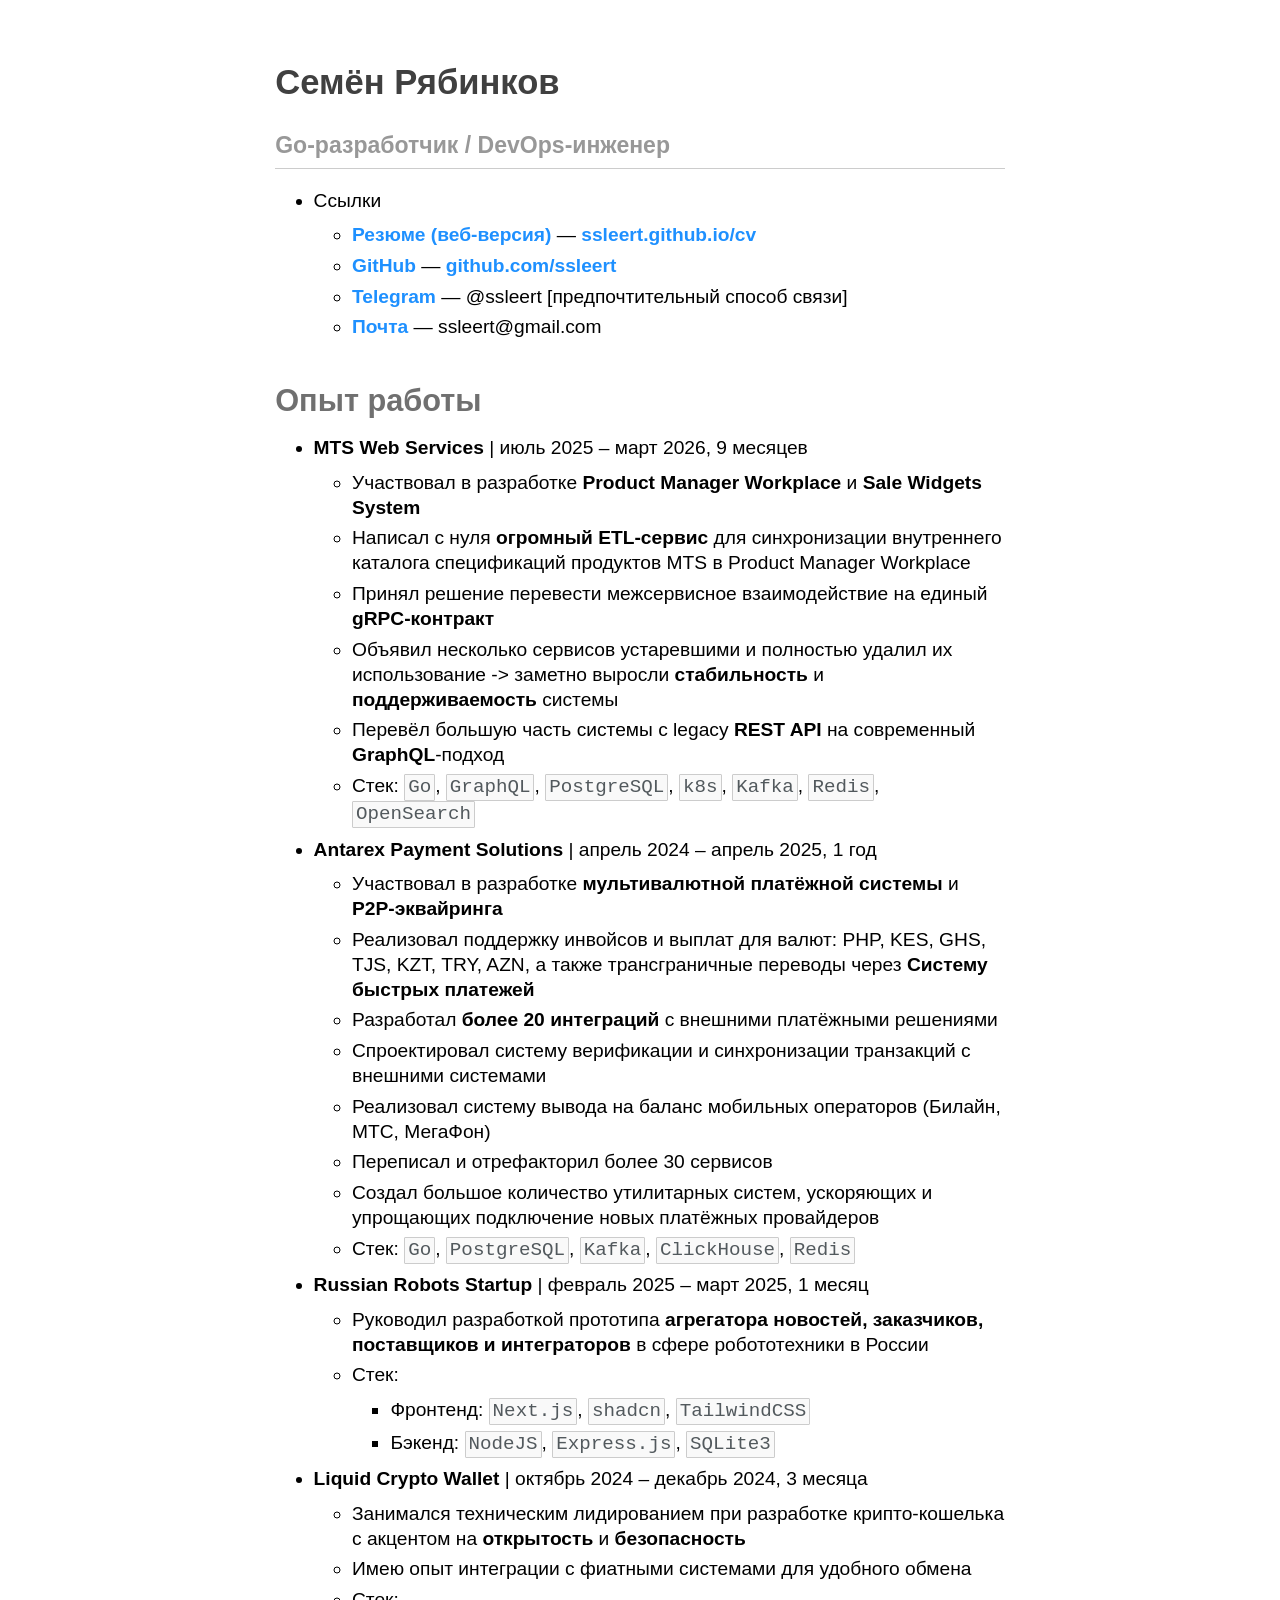
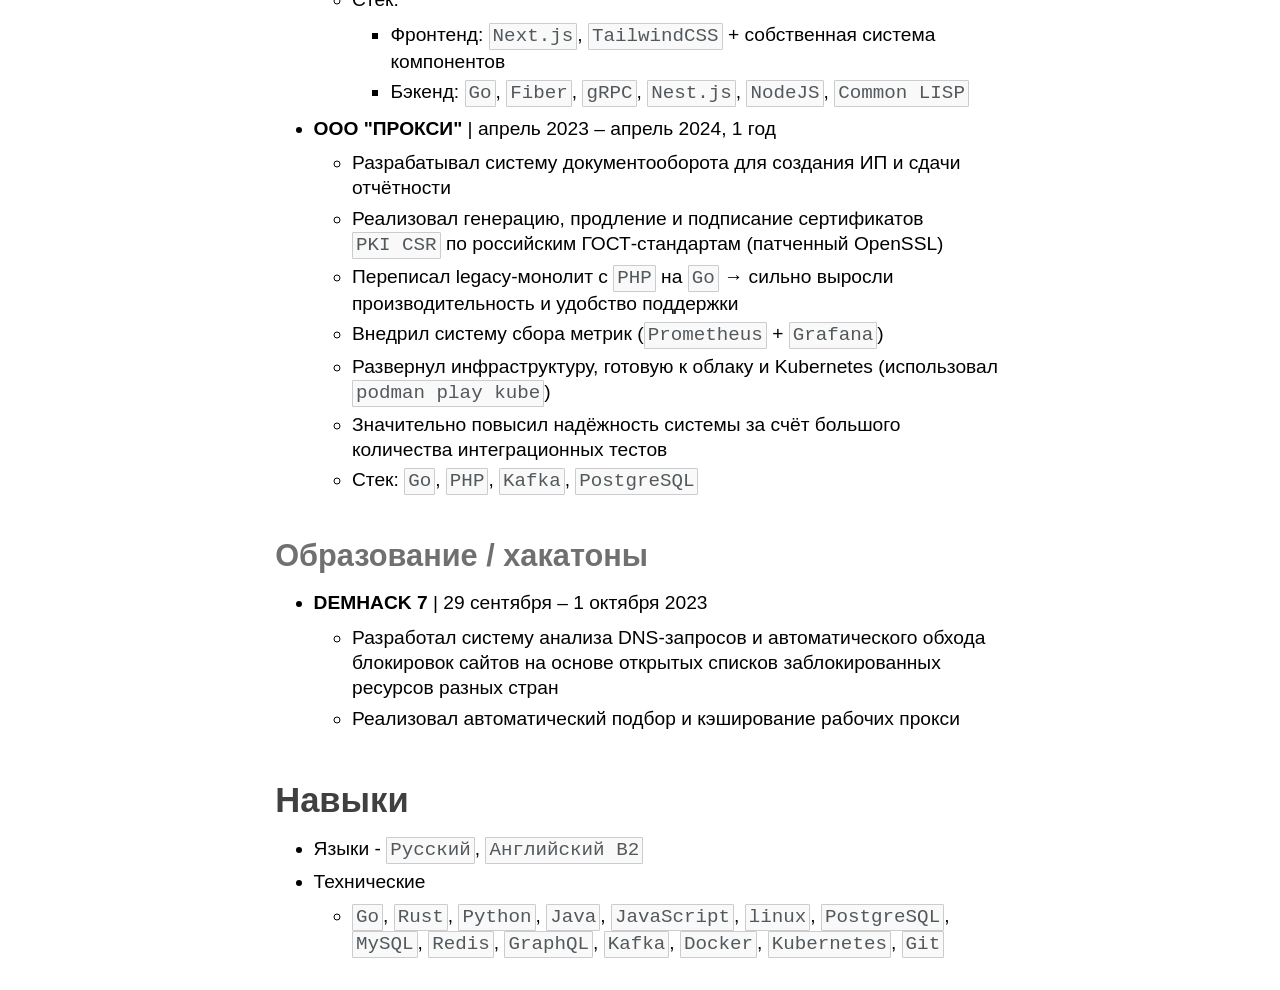
==== commit 46941d92: "init" ====
--- a/index.html
+++ b/index.html
@@ -3,280 +3,184 @@
 <head>
 <link rel="Stylesheet" type="text/css" href="style.css">
 <link rel="alternate" type="application/rss+xml" title="RSS" href="rss.xml">
-<title>cv</title>
+<title>cd-ru</title>
 <meta http-equiv="Content-Type" content="text/html; charset=utf-8">
 <meta name="viewport" content="width=device-width, initial-scale=1">
 </head>
 <body>
 
-<div id="Simon Ryabinkov"><h2 id="Simon Ryabinkov" class="header"><a href="#Simon Ryabinkov">Simon Ryabinkov</a></h2></div>
-<div id="Simon Ryabinkov-Go Developer / DevOps Engineer"><h5 id="Go Developer / DevOps Engineer" class="header"><a href="#Simon Ryabinkov-Go Developer / DevOps Engineer">Go Developer / DevOps Engineer</a></h5></div>
+<div id="Семён Рябинков"><h2 id="Семён Рябинков" class="header"><a href="#Семён Рябинков">Семён Рябинков</a></h2></div>
+<div id="Семён Рябинков-Go-разработчик / DevOps-инженер"><h5 id="Go-разработчик / DevOps-инженер" class="header"><a href="#Семён Рябинков-Go-разработчик / DevOps-инженер">Go-разработчик / DevOps-инженер</a></h5></div>
 <hr />
-
-<div id="Simon Ryabinkov-About Me"><h3 id="About Me" class="header"><a href="#Simon Ryabinkov-About Me">About Me</a></h3></div>
-<p>
-I'm <em>Simon</em>, a <span id="Simon Ryabinkov-About Me-Software Engineer"></span><strong id="Software Engineer">Software Engineer</strong>, dedicated to delivering <span id="Simon Ryabinkov-About Me-high-quality software"></span><strong id="high-quality software">high-quality software</strong> at speed. My expertise spans <span id="Simon Ryabinkov-About Me-fintech"></span><strong id="fintech">fintech</strong> and <span id="Simon Ryabinkov-About Me-banking systems"></span><strong id="banking systems">banking systems</strong>, <span id="Simon Ryabinkov-About Me-document processing"></span><strong id="document processing">document processing</strong>, <span id="Simon Ryabinkov-About Me-analytical data systems"></span><strong id="analytical data systems">analytical data systems</strong>, and <span id="Simon Ryabinkov-About Me-product development"></span><strong id="product development">product development</strong> from the ground up. I have a strong background in <span id="Simon Ryabinkov-About Me-team leadership"></span><strong id="team leadership">team leadership</strong>, <span id="Simon Ryabinkov-About Me-modernizing legacy systems"></span><strong id="modernizing legacy systems">modernizing legacy systems</strong>, and <span id="Simon Ryabinkov-About Me-effective communication"></span><strong id="effective communication">effective communication</strong> with <span id="Simon Ryabinkov-About Me-business stakeholders"></span><strong id="business stakeholders">business stakeholders</strong>.
-</p>
 
 <ul>
 <li>
-Linked
+Ссылки
 
 <ul>
 <li>
-<a href="https://ssleert.github.io/cv/">CV web version</a> - <a href="https://ssleert.github.io/cv/">ssleert.github.io/cv</a>
+<a href="https://ssleert.github.io/cv/">Резюме (веб-версия)</a> — <a href="https://ssleert.github.io/cv/">ssleert.github.io/cv</a>
 
 <li>
-<a href="https://github.com/ssleert">Github</a>
+<a href="https://github.com/ssleert">GitHub</a> — <a href="https://github.com/ssleert">github.com/ssleert</a>
 
 <li>
-<a href="https://t.me/ssleert">Telegram</a> [preferred]
+<a href="https://t.me/ssleert">Telegram</a> — @ssleert [предпочтительный способ связи]
 
 <li>
-<a href="mailto:ssleert@gmail.com">Email</a> - ssleert@gmail.com
+<a href="mailto:ssleert@gmail.com">Почта</a> — ssleert@gmail.com
 
 </ul>
 </ul>
-<div id="Simon Ryabinkov-Work experience"><h3 id="Work experience" class="header"><a href="#Simon Ryabinkov-Work experience">Work experience</a></h3></div>
+<div id="Семён Рябинков-Опыт работы"><h3 id="Опыт работы" class="header"><a href="#Семён Рябинков-Опыт работы">Опыт работы</a></h3></div>
 <ul>
 <li>
-<span id="Simon Ryabinkov-Work experience-Antarex Payment Solutions"></span><strong id="Antarex Payment Solutions">Antarex Payment Solutions</strong> | April 2024 - April 2025, 1 year 
+<span id="Семён Рябинков-Опыт работы-MTS Web Services"></span><strong id="MTS Web Services">MTS Web Services</strong> | июль 2025 – март 2026, 9 месяцев
 
 <ul>
 <li>
-<em>Participated</em> in the <em>development</em> of <span id="Simon Ryabinkov-Work experience-multi-currency payment system"></span><strong id="multi-currency payment system">multi-currency payment system</strong> and <span id="Simon Ryabinkov-Work experience-p2p acquiring"></span><strong id="p2p acquiring">p2p acquiring</strong>. 
-    Specifically <em>implemented</em> <span id="Simon Ryabinkov-Work experience-invoice"></span><strong id="invoice">invoice</strong> and <span id="Simon Ryabinkov-Work experience-withdrawal"></span><strong id="withdrawal">withdrawal</strong> <em>support</em> for such currencies
-    as <code>PHP</code>, <code>KES</code>, <code>GHS</code>, <code>TJS</code>, <code>KZT</code>, <code>TRY</code> and <code>AZN</code> as well as support for <span id="Simon Ryabinkov-Work experience-trans-border transfers"></span><strong id="trans-border transfers">trans-border transfers</strong>
-    via <em><span id="Simon Ryabinkov-Work experience-Fast Payment System"></span><strong id="Fast Payment System">Fast Payment System</strong></em>.
+Участвовал в разработке <span id="Семён Рябинков-Опыт работы-Product Manager Workplace"></span><strong id="Product Manager Workplace">Product Manager Workplace</strong> и <span id="Семён Рябинков-Опыт работы-Sale Widgets System"></span><strong id="Sale Widgets System">Sale Widgets System</strong>
+
+<li>
+Написал с нуля <span id="Семён Рябинков-Опыт работы-огромный ETL-сервис"></span><strong id="огромный ETL-сервис">огромный ETL-сервис</strong> для синхронизации внутреннего каталога спецификаций продуктов MTS в Product Manager Workplace
+
+<li>
+Принял решение перевести межсервисное взаимодействие на единый <span id="Семён Рябинков-Опыт работы-gRPC-контракт"></span><strong id="gRPC-контракт">gRPC-контракт</strong>
+
+<li>
+Объявил несколько сервисов устаревшими и полностью удалил их использование -&gt; заметно выросли <span id="Семён Рябинков-Опыт работы-стабильность"></span><strong id="стабильность">стабильность</strong> и <span id="Семён Рябинков-Опыт работы-поддерживаемость"></span><strong id="поддерживаемость">поддерживаемость</strong> системы
+
+<li>
+Перевёл большую часть системы с legacy <span id="Семён Рябинков-Опыт работы-REST API"></span><strong id="REST API">REST API</strong> на современный <span id="Семён Рябинков-Опыт работы-GraphQL"></span><strong id="GraphQL">GraphQL</strong>-подход
+
+<li>
+Стек: <code>Go</code>, <code>GraphQL</code>, <code>PostgreSQL</code>, <code>k8s</code>, <code>Kafka</code>, <code>Redis</code>, <code>OpenSearch</code>
+
+</ul>
+<li>
+<span id="Семён Рябинков-Опыт работы-Antarex Payment Solutions"></span><strong id="Antarex Payment Solutions">Antarex Payment Solutions</strong> | апрель 2024 – апрель 2025, 1 год
 
 <ul>
 <li>
-<span id="Simon Ryabinkov-Work experience-Stack:"></span><strong id="Stack:">Stack:</strong> <code>Go</code>, <code>PostgreSQL</code>, <code>Kafka</code>, <code>ClickHouse</code>, <code>Redis</code>
+Участвовал в разработке <span id="Семён Рябинков-Опыт работы-мультивалютной платёжной системы"></span><strong id="мультивалютной платёжной системы">мультивалютной платёжной системы</strong> и <span id="Семён Рябинков-Опыт работы-P2P-эквайринга"></span><strong id="P2P-эквайринга">P2P-эквайринга</strong>
+
+<li>
+Реализовал поддержку инвойсов и выплат для валют: PHP, KES, GHS, TJS, KZT, TRY, AZN, а также трансграничные переводы через <span id="Семён Рябинков-Опыт работы-Систему быстрых платежей"></span><strong id="Систему быстрых платежей">Систему быстрых платежей</strong>
+
+<li>
+Разработал <span id="Семён Рябинков-Опыт работы-более 20 интеграций"></span><strong id="более 20 интеграций">более 20 интеграций</strong> с внешними платёжными решениями
+
+<li>
+Спроектировал систему верификации и синхронизации транзакций с внешними системами
+
+<li>
+Реализовал систему вывода на баланс мобильных операторов (Билайн, МТС, МегаФон)
+
+<li>
+Переписал и отрефакторил более 30 сервисов
+
+<li>
+Создал большое количество утилитарных систем, ускоряющих и упрощающих подключение новых платёжных провайдеров
+
+<li>
+Стек: <code>Go</code>, <code>PostgreSQL</code>, <code>Kafka</code>, <code>ClickHouse</code>, <code>Redis</code>
 
 </ul>
 <li>
-Developed <em>over <span id="Simon Ryabinkov-Work experience-20 integrations"></span><strong id="20 integrations">20 integrations</strong></em> with external <span id="Simon Ryabinkov-Work experience-payment solutions"></span><strong id="payment solutions">payment solutions</strong>.  
-
-<li>
-Designed <span id="Simon Ryabinkov-Work experience-transaction verification and synchronization"></span><strong id="transaction verification and synchronization">transaction verification and synchronization</strong> with <em>external systems</em>.
-
-<li>
-Implemented a <span id="Simon Ryabinkov-Work experience-withdraw system for mobile operators"></span><strong id="withdraw system for mobile operators">withdraw system for mobile operators</strong> (<code>Beeline</code>, <code>MTC</code>, <code>Megafon</code>).
-
-<li>
-<span id="Simon Ryabinkov-Work experience-Rewrote and refactored"></span><strong id="Rewrote and refactored">Rewrote and refactored</strong> more than 30 services.
-
-<li>
-<span id="Simon Ryabinkov-Work experience-Developed"></span><strong id="Developed">Developed</strong> a <span id="Simon Ryabinkov-Work experience-large number"></span><strong id="large number">large number</strong> of <span id="Simon Ryabinkov-Work experience-utility systems"></span><strong id="utility systems">utility systems</strong> to <span id="Simon Ryabinkov-Work experience-integrate"></span><strong id="integrate">integrate</strong> external <em><span id="Simon Ryabinkov-Work experience-payment solutions"></span><strong id="payment solutions">payment solutions</strong></em> <span id="Simon Ryabinkov-Work experience-faster"></span><strong id="faster">faster</strong> and more <span id="Simon Ryabinkov-Work experience-efficiently"></span><strong id="efficiently">efficiently</strong>.
-
-</ul>
-<li>
-<span id="Simon Ryabinkov-Work experience-Russian Robots Startup"></span><strong id="Russian Robots Startup">Russian Robots Startup</strong> | February 2025 - March 2025, 1 month
+<span id="Семён Рябинков-Опыт работы-Russian Robots Startup"></span><strong id="Russian Robots Startup">Russian Robots Startup</strong> | февраль 2025 – март 2025, 1 месяц
 
 <ul>
 <li>
-<em><span id="Simon Ryabinkov-Work experience-Led"></span><strong id="Led">Led</strong> the <span id="Simon Ryabinkov-Work experience-development"></span><strong id="development">development</strong> of a <span id="Simon Ryabinkov-Work experience-prototype"></span><strong id="prototype">prototype</strong></em> site aggregator of <em>news</em>, <em>customers</em>, <em>suppliers</em>
-    and <em>integrators</em> in the <em><span id="Simon Ryabinkov-Work experience-field of robotics"></span><strong id="field of robotics">field of robotics</strong></em> in <em>Russia</em>.
+Руководил разработкой прототипа <span id="Семён Рябинков-Опыт работы-агрегатора новостей, заказчиков, поставщиков и интеграторов"></span><strong id="агрегатора новостей, заказчиков, поставщиков и интеграторов">агрегатора новостей, заказчиков, поставщиков и интеграторов</strong> в сфере робототехники в России
+
+<li>
+Стек:
 
 <ul>
 <li>
-<span id="Simon Ryabinkov-Work experience-Stack:"></span><strong id="Stack:">Stack:</strong>
-
-<ul>
-<li>
-<span id="Simon Ryabinkov-Work experience-Frontend:"></span><strong id="Frontend:">Frontend:</strong> <code>Next.js</code>, <code>shadcn</code>, <code>TailwindCSS</code>
+Фронтенд: <code>Next.js</code>, <code>shadcn</code>, <code>TailwindCSS</code>
 
 <li>
-<span id="Simon Ryabinkov-Work experience-Backend:"></span><strong id="Backend:">Backend:</strong> <code>NodeJS</code>, <code>Express.js</code>, <code>SQLite3</code>
-
-</ul>
-</ul>
-</ul>
-<li>
-<span id="Simon Ryabinkov-Work experience-Liquid Crypto Wallet"></span><strong id="Liquid Crypto Wallet">Liquid Crypto Wallet</strong> | October 2024 - December 2024, 3 month
-
-<ul>
-<li>
-<em>Engaged</em> in <span id="Simon Ryabinkov-Work experience-tech leadership"></span><strong id="tech leadership">tech leadership</strong> in <span id="Simon Ryabinkov-Work experience-crypto wallet development"></span><strong id="crypto wallet development">crypto wallet development</strong>, prioritizing <span id="Simon Ryabinkov-Work experience-openness"></span><strong id="openness">openness</strong> and <span id="Simon Ryabinkov-Work experience-security"></span><strong id="security">security</strong>.
-    Experienced in <span id="Simon Ryabinkov-Work experience-integration"></span><strong id="integration">integration</strong> with <span id="Simon Ryabinkov-Work experience-fiat currency systems"></span><strong id="fiat currency systems">fiat currency systems</strong> for seamless <span id="Simon Ryabinkov-Work experience-exchange"></span><strong id="exchange">exchange</strong>.
-
-<ul>
-<li>
-<span id="Simon Ryabinkov-Work experience-Stack:"></span><strong id="Stack:">Stack:</strong>
-
-<ul>
-<li>
-<span id="Simon Ryabinkov-Work experience-Frontend:"></span><strong id="Frontend:">Frontend:</strong> <code>Next.js</code>, <code>TailwindCSS</code> with <em><span id="Simon Ryabinkov-Work experience-custom designed component system"></span><strong id="custom designed component system">custom designed component system</strong></em>
-
-<li>
-<span id="Simon Ryabinkov-Work experience-Backend:"></span><strong id="Backend:">Backend:</strong> <code>Go</code>, <code>Fiber</code>, <code>GRPC</code>, <code>Nest.js</code>, <code>NodeJS</code>, <code>Common LISP</code>
-
-</ul>
-</ul>
-</ul>
-<li>
-<span id="Simon Ryabinkov-Work experience-OOO &quot;PROKSI&quot;"></span><strong id="OOO &quot;PROKSI&quot;">OOO "PROKSI"</strong> | April 2023 - April 2024, 1 year
-
-<ul>
-<li>
-Developed a document management system for creating <span id="Simon Ryabinkov-Work experience-IE"></span><strong id="IE">IE</strong> and <span id="Simon Ryabinkov-Work experience-reports"></span><strong id="reports">reports</strong>.
-    Specifically, generation of <code>PKI CSR</code> certificates using a patched <code>OpenSSL</code>
-    for Russian GOST standards, as well as their renewal and signing by various users.
-
-<ul>
-<li>
-<span id="Simon Ryabinkov-Work experience-Stack:"></span><strong id="Stack:">Stack:</strong> <code>Go</code> <code>PHP</code> <code>Kafka</code> <code>PostgreSQL</code>
-
-</ul>
-<li>
-Rewrote a legacy monolith from <code>PHP</code> to <code>Go</code>, improving <span id="Simon Ryabinkov-Work experience-performance"></span><strong id="performance">performance</strong> and <span id="Simon Ryabinkov-Work experience-maintainability"></span><strong id="maintainability">maintainability</strong>.
-
-<li>
-Implemented a metrics collection system using <code>Grafana</code> and <code>Prometheus</code> for <span id="Simon Ryabinkov-Work experience-enhanced"></span><strong id="enhanced">enhanced</strong> monitoring and insights.
-
-<li>
-Deployed a cloud and Kubernetes-ready infrastructure using <code>podman play kube</code>.
-
-<li>
-<span id="Simon Ryabinkov-Work experience-Increased"></span><strong id="Increased">Increased</strong> system <span id="Simon Ryabinkov-Work experience-reliability"></span><strong id="reliability">reliability</strong> by developing extensive <span id="Simon Ryabinkov-Work experience-integration"></span><strong id="integration">integration</strong> tests.
-
-</ul>
-</ul>
-<div id="Simon Ryabinkov-Education"><h3 id="Education" class="header"><a href="#Simon Ryabinkov-Education">Education</a></h3></div>
-<ul>
-<li>
-<span id="Simon Ryabinkov-Education-DEMHACK 7"></span><strong id="DEMHACK 7">DEMHACK 7</strong> hackathon | 29 September 2023 - 1 October 2023
-
-<ul>
-<li>
-Developed a system for <span id="Simon Ryabinkov-Education-analyzing"></span><strong id="analyzing">analyzing</strong> <code>DNS</code> requests and automatically 
-    bypassing website blocks based on open lists of blocked sites 
-    from various countries.
-
-<li>
-Implemented <span id="Simon Ryabinkov-Education-automated selection"></span><strong id="automated selection">automated selection</strong> of working <span id="Simon Ryabinkov-Education-proxies"></span><strong id="proxies">proxies</strong>
-    by checking and caching their status.
-
-</ul>
-</ul>
-<div id="Simon Ryabinkov-Pet Projects"><h3 id="Pet Projects" class="header"><a href="#Simon Ryabinkov-Pet Projects">Pet Projects</a></h3></div>
-<ul>
-<li>
-<a href="https://github.com/ssleert/zfxtop">zfxtop</a>
-
-<ul>
-<li>
-<span id="Simon Ryabinkov-Pet Projects-TUI"></span><strong id="TUI">TUI</strong> utility in <code>Go</code> for monitoring <span id="Simon Ryabinkov-Pet Projects-processor"></span><strong id="processor">processor</strong>, <span id="Simon Ryabinkov-Pet Projects-ram"></span><strong id="ram">ram</strong>, <span id="Simon Ryabinkov-Pet Projects-swap"></span><strong id="swap">swap</strong>,
-    <span id="Simon Ryabinkov-Pet Projects-battery percentages"></span><strong id="battery percentages">battery percentages</strong>, <span id="Simon Ryabinkov-Pet Projects-temperature"></span><strong id="temperature">temperature</strong>, <span id="Simon Ryabinkov-Pet Projects-disks"></span><strong id="disks">disks</strong>. Written 
-    from scratch including the entire <span id="Simon Ryabinkov-Pet Projects-TUI"></span><strong id="TUI">TUI</strong> and gathering
-    statistics via <code>procfs</code> and a couple of <span id="Simon Ryabinkov-Pet Projects-syscalls"></span><strong id="syscalls">syscalls</strong>. 
-    (<a href="https://www.reddit.com/r/unixporn/comments/11cfas8/oc_zfxtop_fetch_top_for_gen_z_with_x">Reddit Post</a>)
-
-</ul>
-<li>
-<a href="https://github.com/ssleert/hywer">Hywer</a>
-
-<ul>
-<li>
-<span id="Simon Ryabinkov-Pet Projects-World Smallest"></span><strong id="World Smallest">World Smallest</strong><sup><small>(~1.5kb)</small></sup>, <code>JSX</code> based, Fine Grained Reactive <code>UI</code> Library.
-    Super performant &amp; Virtual DOM <span id="Simon Ryabinkov-Pet Projects-Free"></span><strong id="Free">Free</strong>. 
-    (<a href="https://www.reddit.com/r/javascript/comments/1b8j23r/hywerjs_world_smallest_1kb_jsxbased_reactive_ui">Reddit Post</a>)
-
-</ul>
-<li>
-<a href="https://github.com/ssleert/WaterMelonCoin">WaterMelonCoin</a>
-
-<ul>
-<li>
-Compact <span id="Simon Ryabinkov-Pet Projects-Proof-Of-Work"></span><strong id="Proof-Of-Work">Proof-Of-Work</strong> blockchain written in <code>C99</code>. Primarily created for reusable libraries in other projects.
-
-<ul>
-<li>
-<a href="https://github.com/ssleert/pyblock">PyBlock</a> - similar project in <code>Python</code> worth remembering.
+Бэкенд: <code>NodeJS</code>, <code>Express.js</code>, <code>SQLite3</code>
 
 </ul>
 </ul>
 <li>
-<a href="https://github.com/zpx64/supreme-octopus">supreme-octopus</a>
+<span id="Семён Рябинков-Опыт работы-Liquid Crypto Wallet"></span><strong id="Liquid Crypto Wallet">Liquid Crypto Wallet</strong> | октябрь 2024 – декабрь 2024, 3 месяца
 
 <ul>
 <li>
-Social network with <code>REST API</code>, implemented in <code>Go</code> and <code>PostgreSQL</code>, served by <code>Nginx</code> and deployed via <code>Docker Compose</code>.
+Занимался техническим лидированием при разработке крипто-кошелька с акцентом на <span id="Семён Рябинков-Опыт работы-открытость"></span><strong id="открытость">открытость</strong> и <span id="Семён Рябинков-Опыт работы-безопасность"></span><strong id="безопасность">безопасность</strong>
 
-</ul>
 <li>
-<a href="https://github.com/ssleert/trinity">trinity</a>
+Имею опыт интеграции с фиатными системами для удобного обмена
+
+<li>
+Стек:
 
 <ul>
 <li>
-Chat server in <span id="Simon Ryabinkov-Pet Projects-pure"></span><strong id="pure">pure</strong> <code>C99</code> without any external dependencies.
+Фронтенд: <code>Next.js</code>, <code>TailwindCSS</code> + собственная система компонентов
+
+<li>
+Бэкенд: <code>Go</code>, <code>Fiber</code>, <code>gRPC</code>, <code>Nest.js</code>, <code>NodeJS</code>, <code>Common LISP</code>
 
 </ul>
+</ul>
 <li>
-<a href="https://github.com/ssleert/ccc">ccc</a>
+<span id="Семён Рябинков-Опыт работы-ООО &quot;ПРОКСИ&quot;"></span><strong id="ООО &quot;ПРОКСИ&quot;">ООО "ПРОКСИ"</strong> | апрель 2023 – апрель 2024, 1 год
 
 <ul>
 <li>
-Cache cleaning daemon in <code>C</code>. Created to address inefficient memory freeing by older kernels causing heavy <code>swap</code> usage and slowdowns in <span id="Simon Ryabinkov-Pet Projects-GTA V"></span><strong id="GTA V">GTA V</strong> on <code>Linux</code>. The game would even crash due to <code>oom</code> without <code>swap</code>.
+Разрабатывал систему документооборота для создания ИП и сдачи отчётности
+
+<li>
+Реализовал генерацию, продление и подписание сертификатов <code>PKI CSR</code> по российским ГОСТ-стандартам (патченный OpenSSL)
+
+<li>
+Переписал legacy-монолит с <code>PHP</code> на <code>Go</code> → сильно выросли производительность и удобство поддержки
+
+<li>
+Внедрил систему сбора метрик (<code>Prometheus</code> + <code>Grafana</code>)
+
+<li>
+Развернул инфраструктуру, готовую к облаку и Kubernetes (использовал <code>podman play kube</code>)
+
+<li>
+Значительно повысил надёжность системы за счёт большого количества интеграционных тестов
+
+<li>
+Стек: <code>Go</code>, <code>PHP</code>, <code>Kafka</code>, <code>PostgreSQL</code>
 
 </ul>
 </ul>
-<div id="Simon Ryabinkov-Research Projects"><h3 id="Research Projects" class="header"><a href="#Simon Ryabinkov-Research Projects">Research Projects</a></h3></div>
+<div id="Семён Рябинков-Образование / хакатоны"><h3 id="Образование / хакатоны" class="header"><a href="#Семён Рябинков-Образование / хакатоны">Образование / хакатоны</a></h3></div>
 <ul>
 <li>
-<a href="https://github.com/ssleert/asyncness">asyncness</a>
+<span id="Семён Рябинков-Образование / хакатоны-DEMHACK 7"></span><strong id="DEMHACK 7">DEMHACK 7</strong> | 29 сентября – 1 октября 2023
 
 <ul>
 <li>
-stackless coroutines with async/await for <code>C99</code>.
-      Mostly used in microcontrollers.
+Разработал систему анализа DNS-запросов и автоматического обхода блокировок сайтов на основе открытых списков заблокированных ресурсов разных стран
+
+<li>
+Реализовал автоматический подбор и кэширование рабочих прокси
 
 </ul>
+</ul>
+<div id="Навыки"><h2 id="Навыки" class="header"><a href="#Навыки">Навыки</a></h2></div>
+<ul>
 <li>
-<a href="https://github.com/ssleert/flick">Flick</a> 
+Языки - <code>Русский</code>, <code>Английский B2</code>
+
+<li>
+Технические
 
 <ul>
 <li>
-Social network with backend in <code>C++</code> using <code>fastcgi+http3</code> and <code>msgpack</code>.
-      My playground for C++26 and various bleeding edge stack.
-
-</ul>
-<li>
-<a href="https://github.com/ssleert/watch">watch(1)</a> - <code>watch(1)</code> for <code>OpenBSD</code>. Because it's not there out of the box.
-
-</ul>
-<div id="Simon Ryabinkov-Skills"><h3 id="Skills" class="header"><a href="#Simon Ryabinkov-Skills">Skills</a></h3></div>
-<ul>
-<li>
-Programming Languages:
-
-<ul>
-<li>
-<code>Go</code> <code>C++</code> <code>C</code> <code>Python</code> <code>PHP</code>, <code>JavaScript</code>
-
-</ul>
-<li>
-Database Management Systems (DBMS):
-
-<ul>
-<li>
-<code>PostgreSQL(pgx)</code> <code>MySQL</code> <code>MongoDB</code>, <code>SQLite3</code>, <code>ArangoDB</code>
-
-</ul>
-<li>
-DevOps Tools and Technologies:
-
-<ul>
-<li>
-<code>Swagger</code> <code>Docker/Podman</code> <code>ci/cd</code> <code>k8s</code>
-
-</ul>
-<li>
-Development and Server Tools:
-
-<ul>
-<li>
-<code>Nginx</code> <code>Make</code> <code>CMake</code> <code>Linux</code>
+<code>Go</code>, <code>Rust</code>, <code>Python</code>, <code>Java</code>, <code>JavaScript</code>, <code>linux</code>,
+    <code>PostgreSQL</code>, <code>MySQL</code>, <code>Redis</code>, <code>GraphQL</code>, <code>Kafka</code>,
+    <code>Docker</code>, <code>Kubernetes</code>, <code>Git</code>
 
 </ul>
 </ul>
--- a/style.css
+++ b/style.css
@@ -2,6 +2,9 @@
   font-family: -apple-system, BlinkMacSystemFont, "Segoe UI", "Roboto", "Oxygen", "Ubuntu", "Cantarell", "Fira Sans", "Droid Sans", "Helvetica Neue", sans-serif;;
   margin: 2em 4em 2em 4em;
   font-size: 120%;
+  max-width: 38em;
+  margin: auto;
+  padding: 13px;
   line-height: 130%;
 }
 
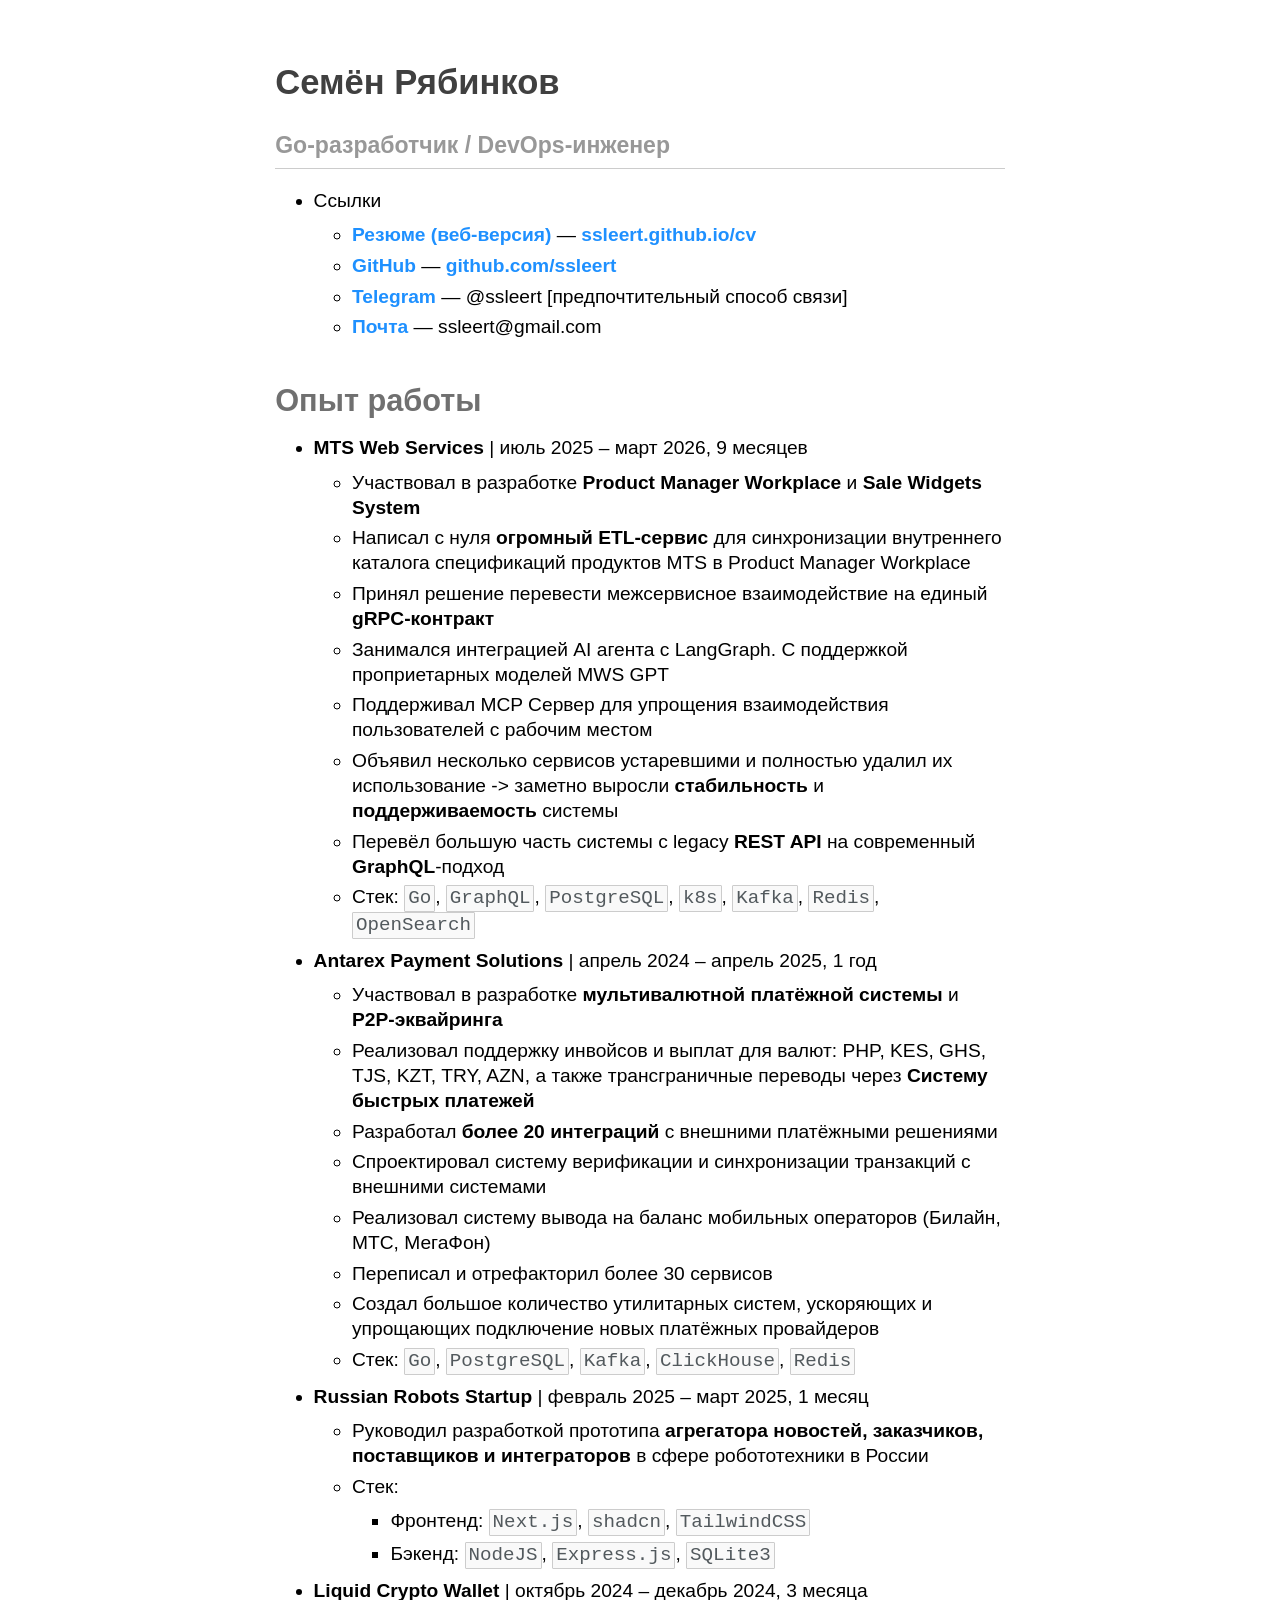
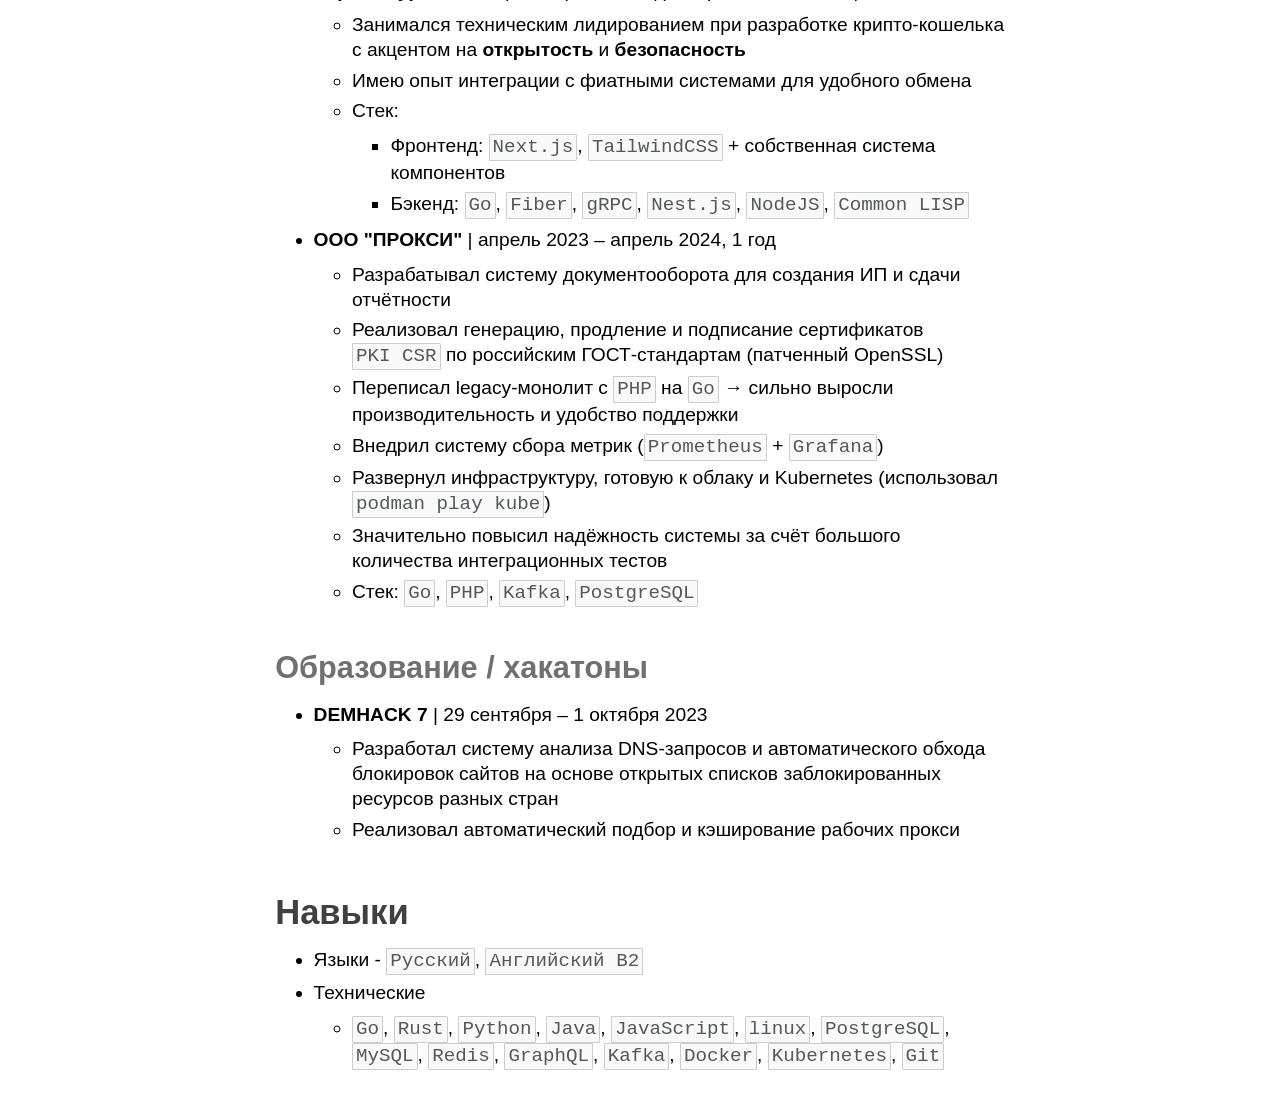
==== commit cd15fdf2: "init" ====
--- a/index.html
+++ b/index.html
@@ -46,6 +46,12 @@
 
 <li>
 Принял решение перевести межсервисное взаимодействие на единый <span id="Семён Рябинков-Опыт работы-gRPC-контракт"></span><strong id="gRPC-контракт">gRPC-контракт</strong>
+
+<li>
+Занимался интеграцией AI агента с LangGraph. С поддержкой проприетарных моделей MWS GPT
+
+<li>
+Поддерживал MCP Сервер для упрощения взаимодействия пользователей с рабочим местом
 
 <li>
 Объявил несколько сервисов устаревшими и полностью удалил их использование -&gt; заметно выросли <span id="Семён Рябинков-Опыт работы-стабильность"></span><strong id="стабильность">стабильность</strong> и <span id="Семён Рябинков-Опыт работы-поддерживаемость"></span><strong id="поддерживаемость">поддерживаемость</strong> системы
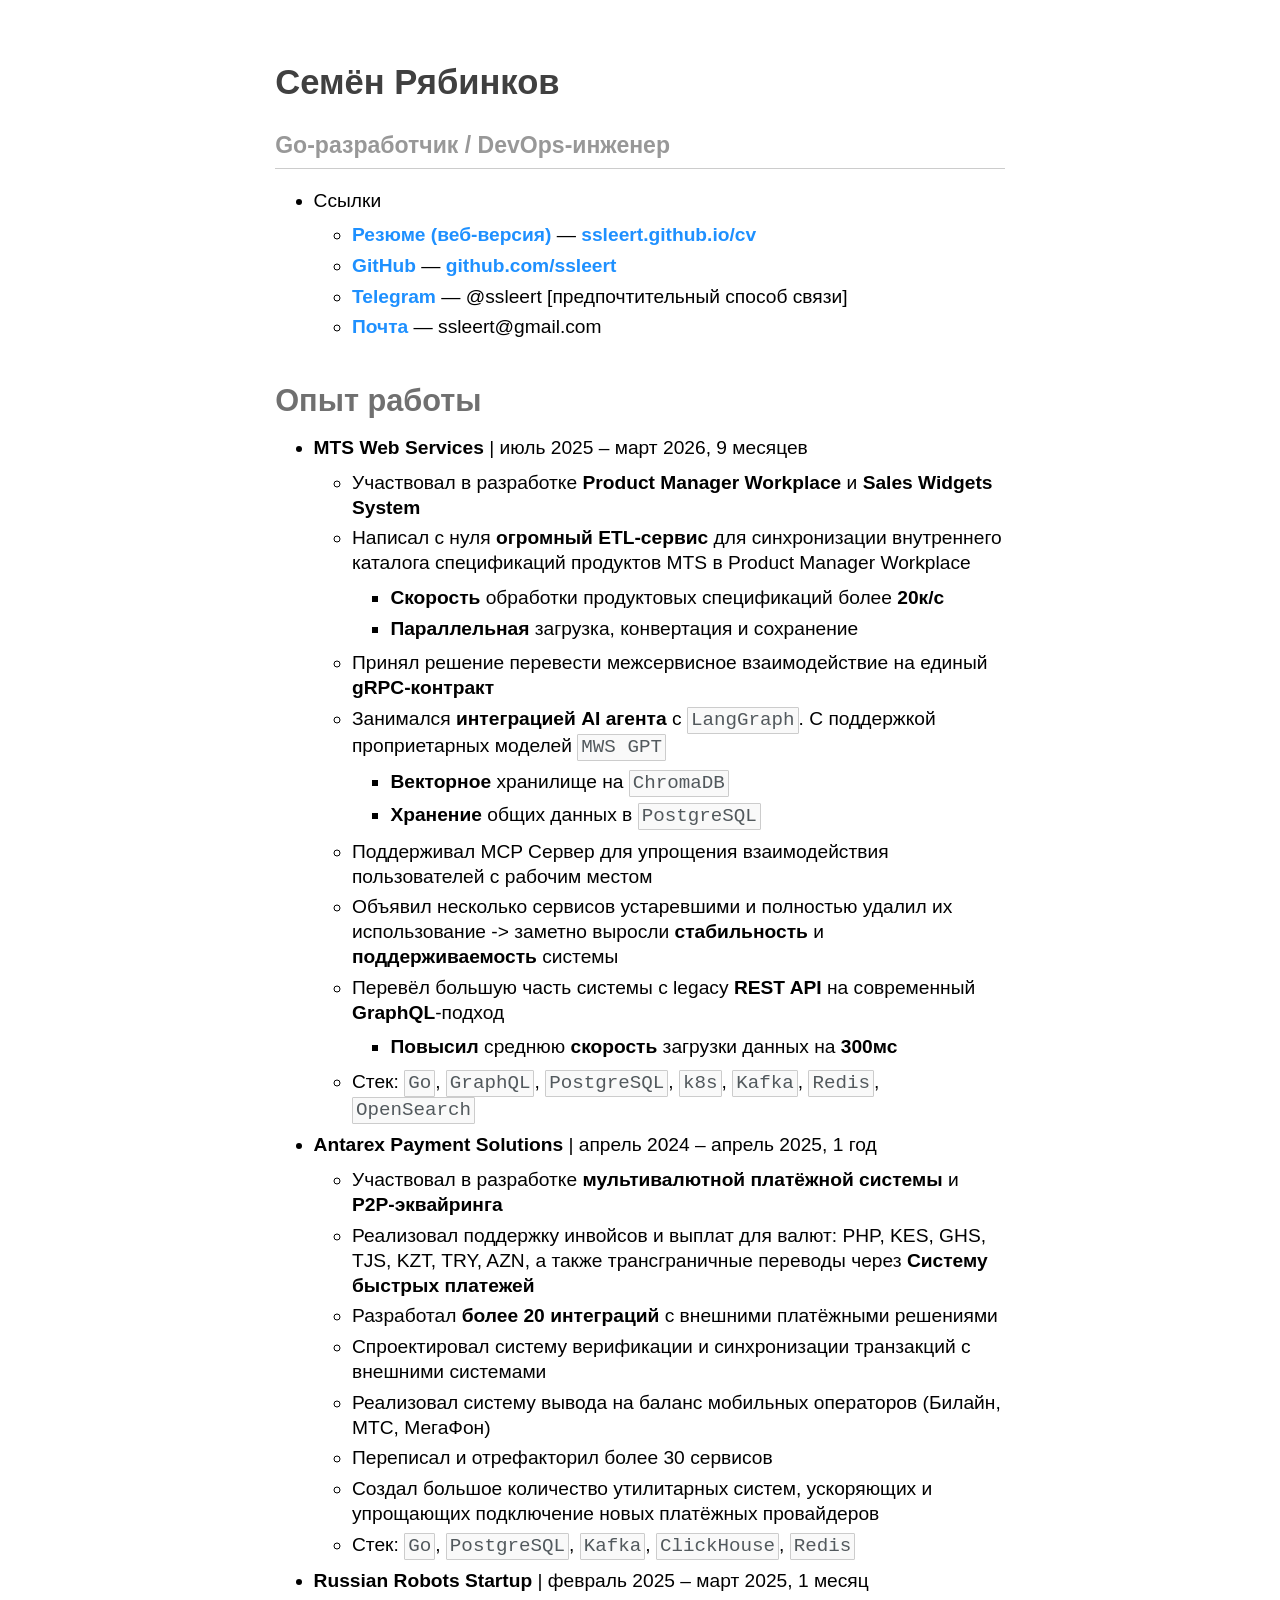
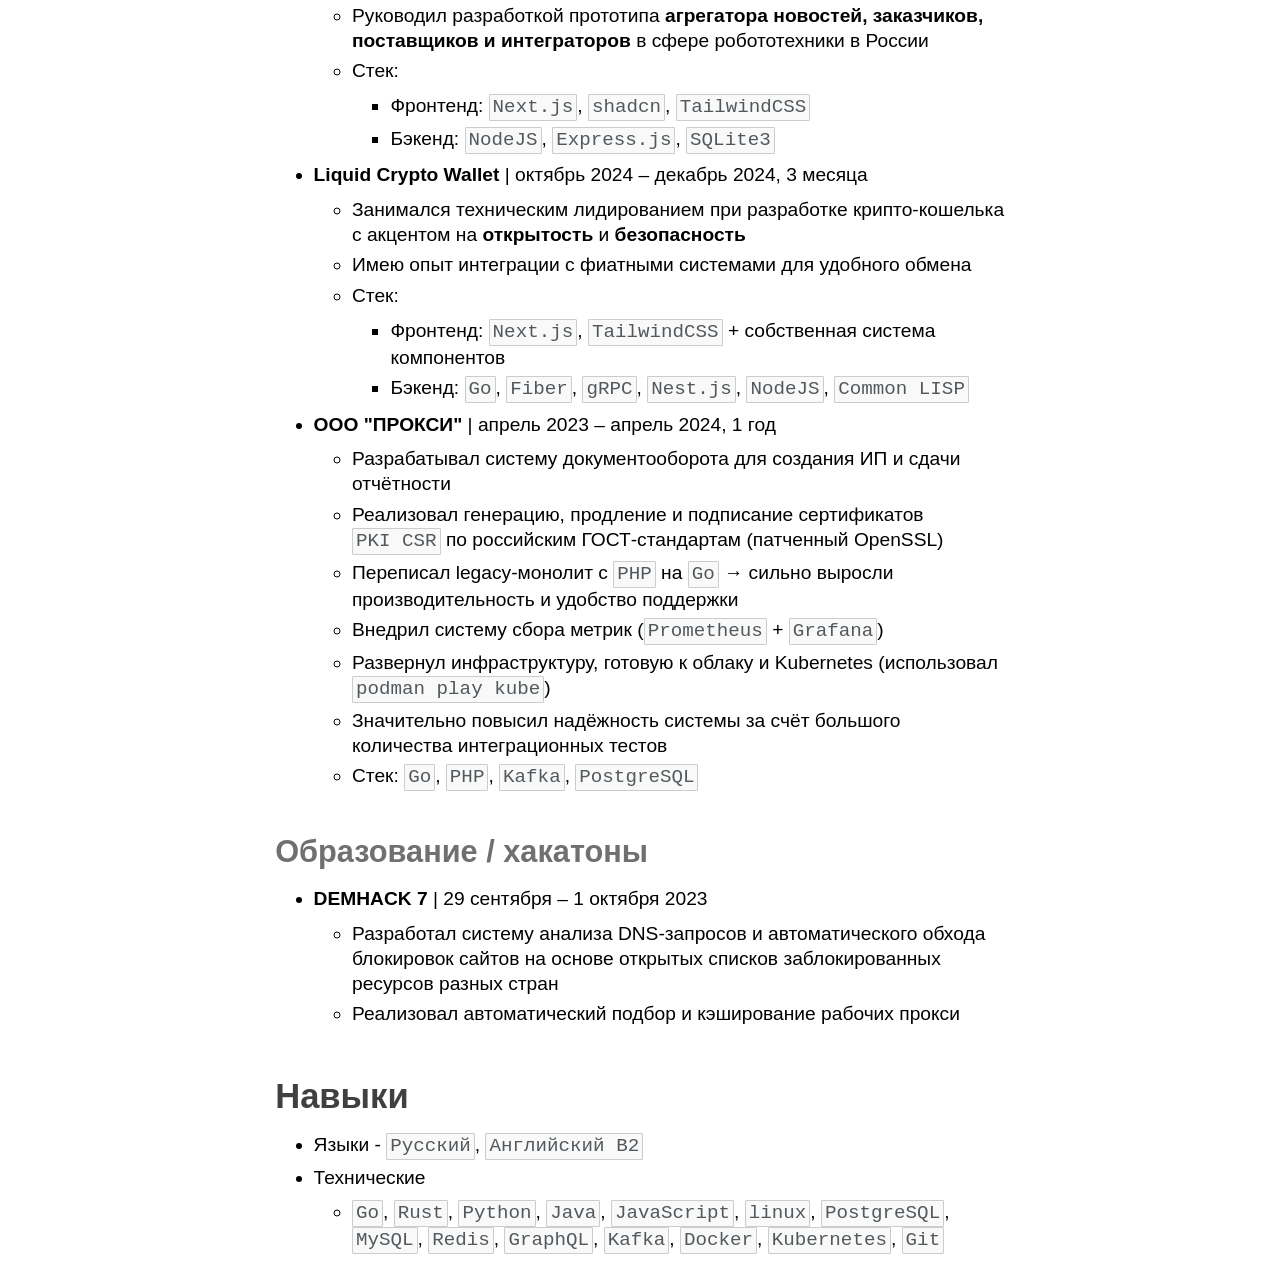
==== commit 16badfcc: "add" ====
--- a/index.html
+++ b/index.html
@@ -3,7 +3,7 @@
 <head>
 <link rel="Stylesheet" type="text/css" href="style.css">
 <link rel="alternate" type="application/rss+xml" title="RSS" href="rss.xml">
-<title>cd-ru</title>
+<title>cv</title>
 <meta http-equiv="Content-Type" content="text/html; charset=utf-8">
 <meta name="viewport" content="width=device-width, initial-scale=1">
 </head>
@@ -39,17 +39,33 @@
 
 <ul>
 <li>
-Участвовал в разработке <span id="Семён Рябинков-Опыт работы-Product Manager Workplace"></span><strong id="Product Manager Workplace">Product Manager Workplace</strong> и <span id="Семён Рябинков-Опыт работы-Sale Widgets System"></span><strong id="Sale Widgets System">Sale Widgets System</strong>
+Участвовал в разработке <span id="Семён Рябинков-Опыт работы-Product Manager Workplace"></span><strong id="Product Manager Workplace">Product Manager Workplace</strong> и <span id="Семён Рябинков-Опыт работы-Sales Widgets System"></span><strong id="Sales Widgets System">Sales Widgets System</strong>
 
 <li>
 Написал с нуля <span id="Семён Рябинков-Опыт работы-огромный ETL-сервис"></span><strong id="огромный ETL-сервис">огромный ETL-сервис</strong> для синхронизации внутреннего каталога спецификаций продуктов MTS в Product Manager Workplace
 
+<ul>
+<li>
+<span id="Семён Рябинков-Опыт работы-Скорость"></span><strong id="Скорость">Скорость</strong> обработки продуктовых спецификаций более <span id="Семён Рябинков-Опыт работы-20к/с"></span><strong id="20к/с">20к/с</strong>
+
+<li>
+<span id="Семён Рябинков-Опыт работы-Параллельная"></span><strong id="Параллельная">Параллельная</strong> загрузка, конвертация и сохранение
+
+</ul>
 <li>
 Принял решение перевести межсервисное взаимодействие на единый <span id="Семён Рябинков-Опыт работы-gRPC-контракт"></span><strong id="gRPC-контракт">gRPC-контракт</strong>
 
 <li>
-Занимался интеграцией AI агента с LangGraph. С поддержкой проприетарных моделей MWS GPT
-
+Занимался <span id="Семён Рябинков-Опыт работы-интеграцией AI агента"></span><strong id="интеграцией AI агента">интеграцией AI агента</strong> с <code>LangGraph</code>. С поддержкой проприетарных моделей <code>MWS GPT</code>
+
+<ul>
+<li>
+<span id="Семён Рябинков-Опыт работы-Векторное"></span><strong id="Векторное">Векторное</strong> хранилище на <code>ChromaDB</code>
+
+<li>
+<span id="Семён Рябинков-Опыт работы-Хранение"></span><strong id="Хранение">Хранение</strong> общих данных в <code>PostgreSQL</code>
+
+</ul>
 <li>
 Поддерживал MCP Сервер для упрощения взаимодействия пользователей с рабочим местом
 
@@ -59,6 +75,11 @@
 <li>
 Перевёл большую часть системы с legacy <span id="Семён Рябинков-Опыт работы-REST API"></span><strong id="REST API">REST API</strong> на современный <span id="Семён Рябинков-Опыт работы-GraphQL"></span><strong id="GraphQL">GraphQL</strong>-подход
 
+<ul>
+<li>
+<span id="Семён Рябинков-Опыт работы-Повысил"></span><strong id="Повысил">Повысил</strong> среднюю <span id="Семён Рябинков-Опыт работы-скорость"></span><strong id="скорость">скорость</strong> загрузки данных на <span id="Семён Рябинков-Опыт работы-300мс"></span><strong id="300мс">300мс</strong>
+
+</ul>
 <li>
 Стек: <code>Go</code>, <code>GraphQL</code>, <code>PostgreSQL</code>, <code>k8s</code>, <code>Kafka</code>, <code>Redis</code>, <code>OpenSearch</code>
 
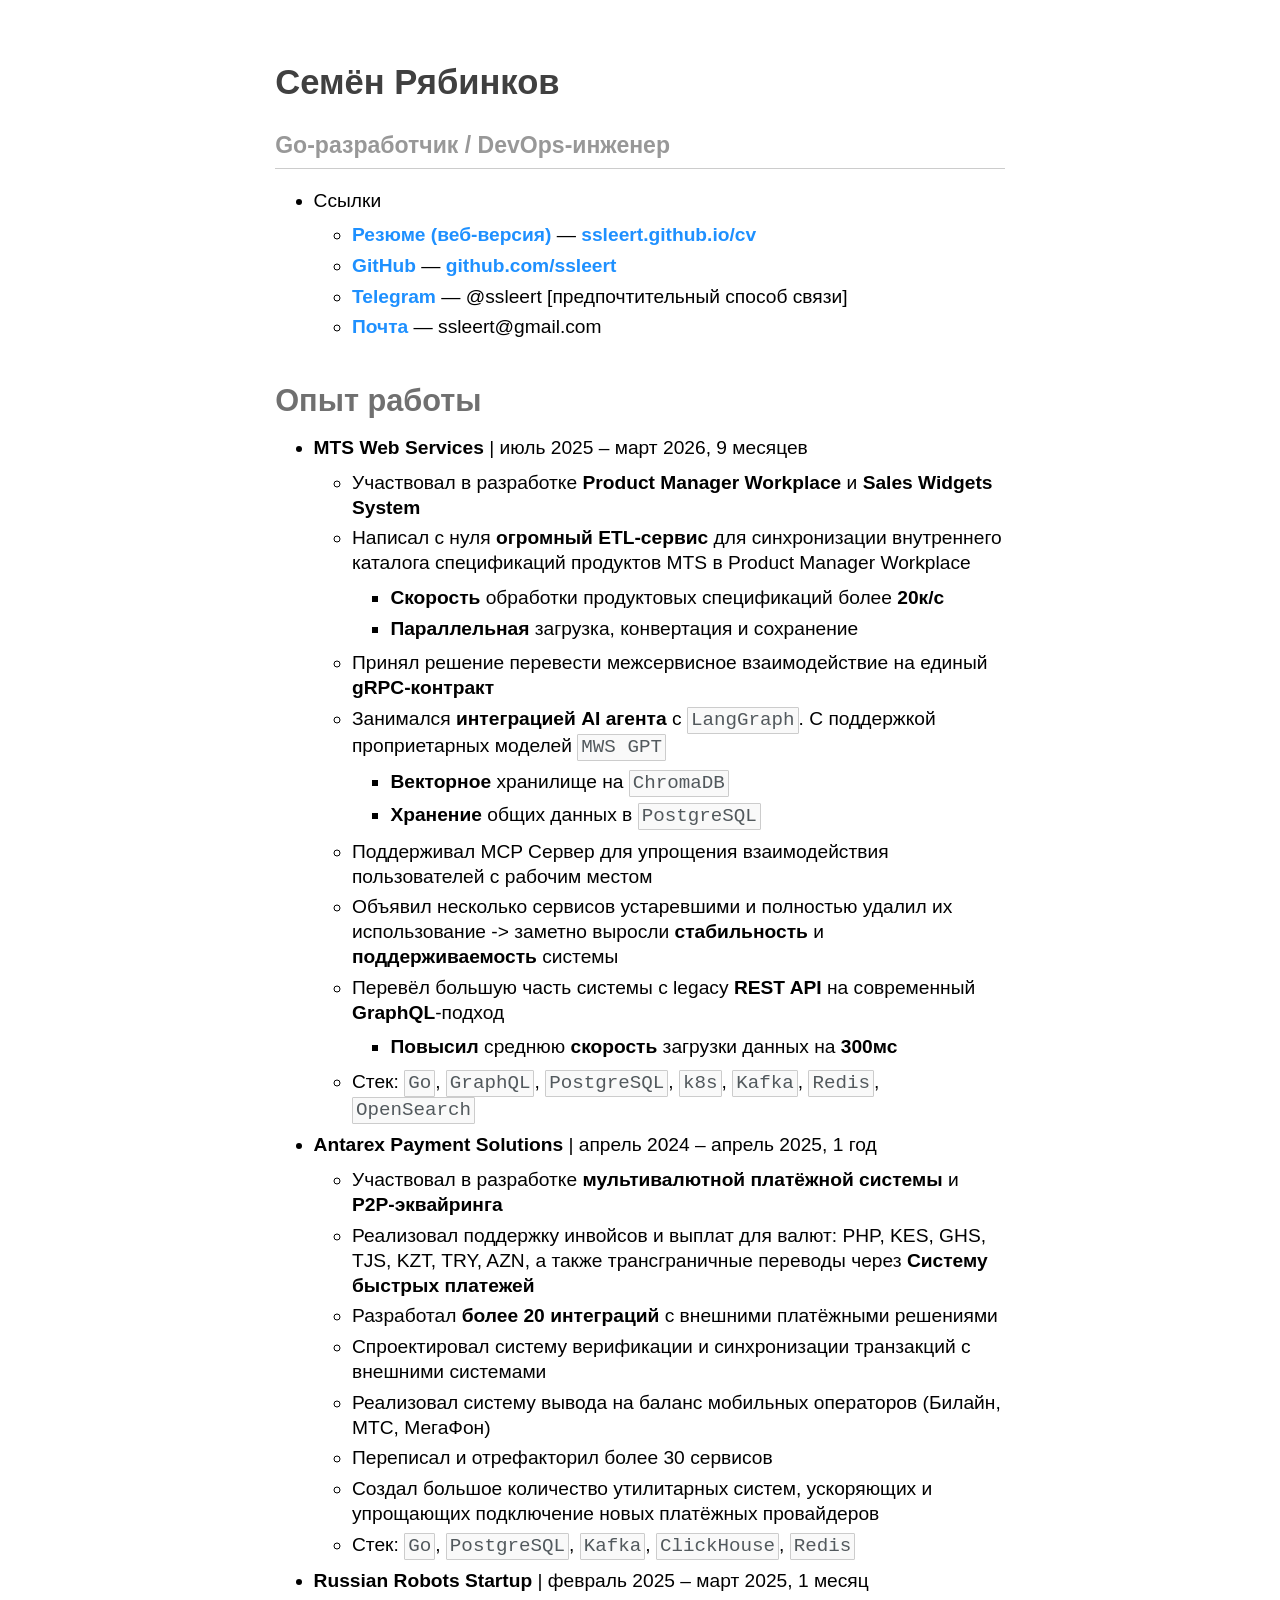
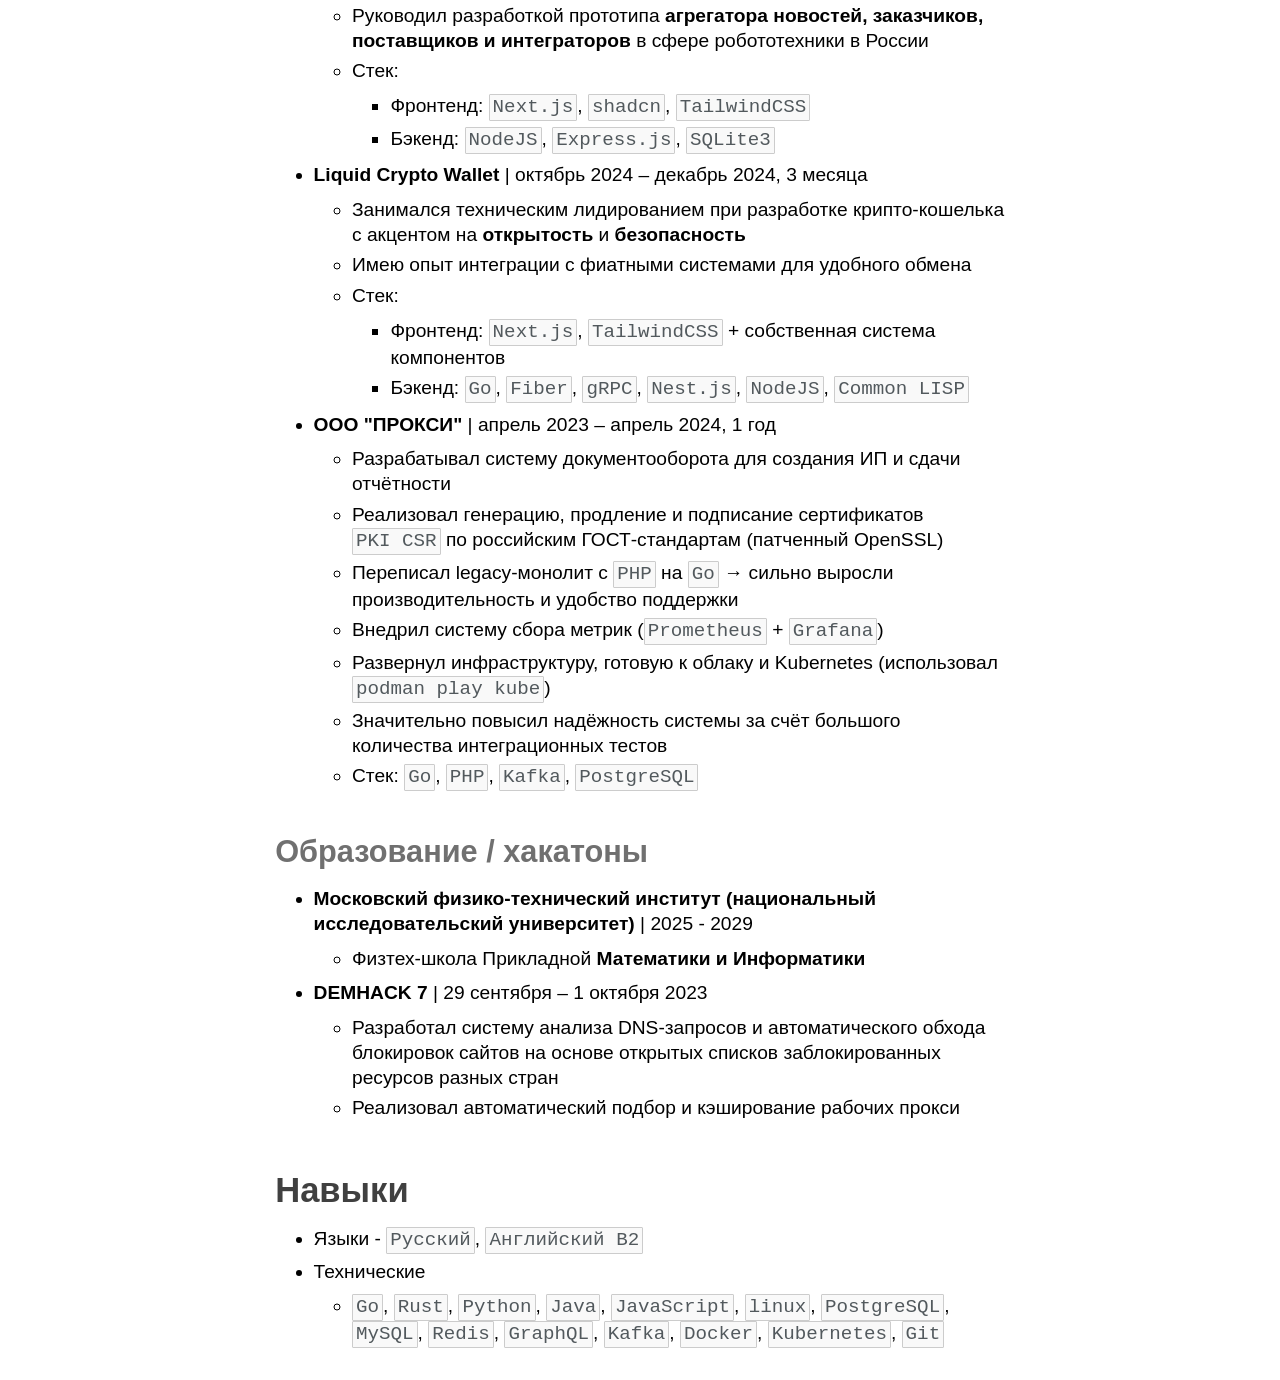
==== commit f563c811: "add" ====
--- a/index.html
+++ b/index.html
@@ -184,6 +184,14 @@
 <div id="Семён Рябинков-Образование / хакатоны"><h3 id="Образование / хакатоны" class="header"><a href="#Семён Рябинков-Образование / хакатоны">Образование / хакатоны</a></h3></div>
 <ul>
 <li>
+<span id="Семён Рябинков-Образование / хакатоны-Московский физико-технический институт (национальный исследовательский университет)"></span><strong id="Московский физико-технический институт (национальный исследовательский университет)">Московский физико-технический институт (национальный исследовательский университет)</strong> | 2025 - 2029
+
+<ul>
+<li>
+Физтех-школа Прикладной <span id="Семён Рябинков-Образование / хакатоны-Математики и Информатики"></span><strong id="Математики и Информатики">Математики и Информатики</strong>
+
+</ul>
+<li>
 <span id="Семён Рябинков-Образование / хакатоны-DEMHACK 7"></span><strong id="DEMHACK 7">DEMHACK 7</strong> | 29 сентября – 1 октября 2023
 
 <ul>
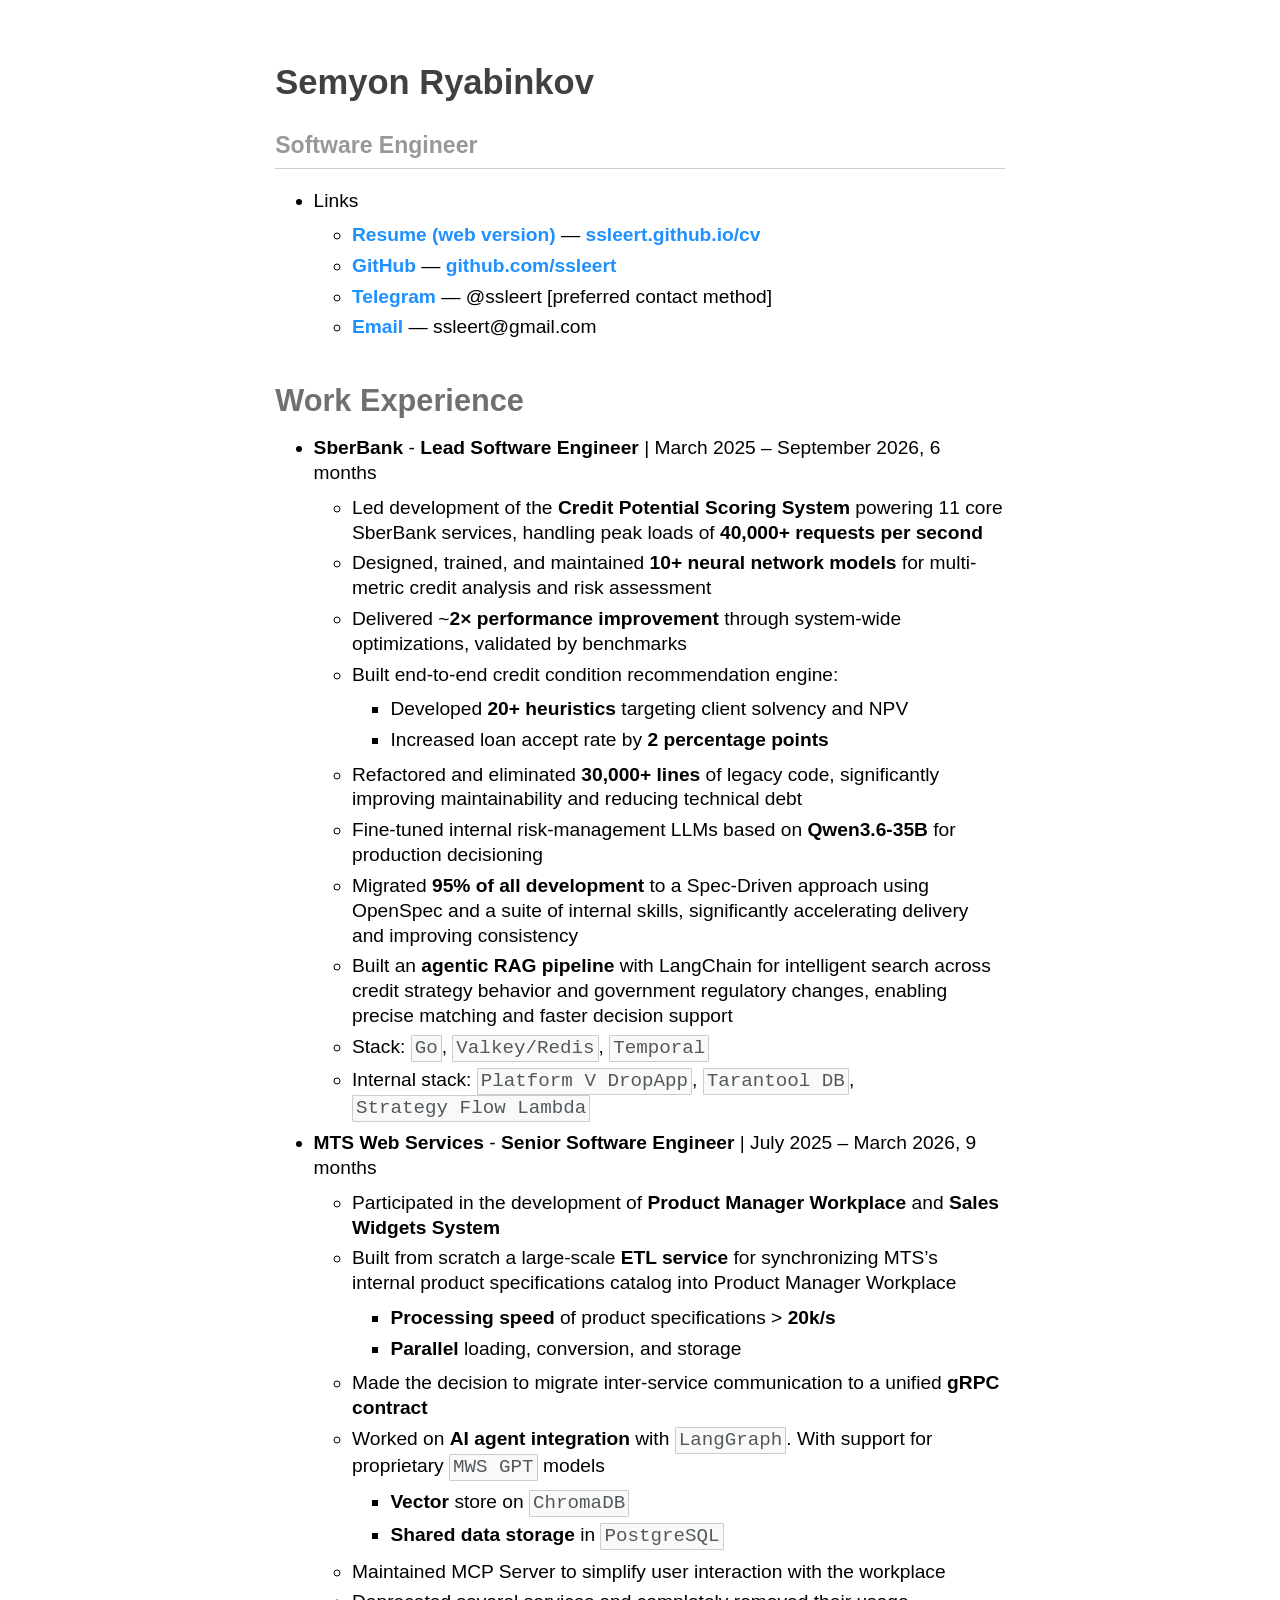
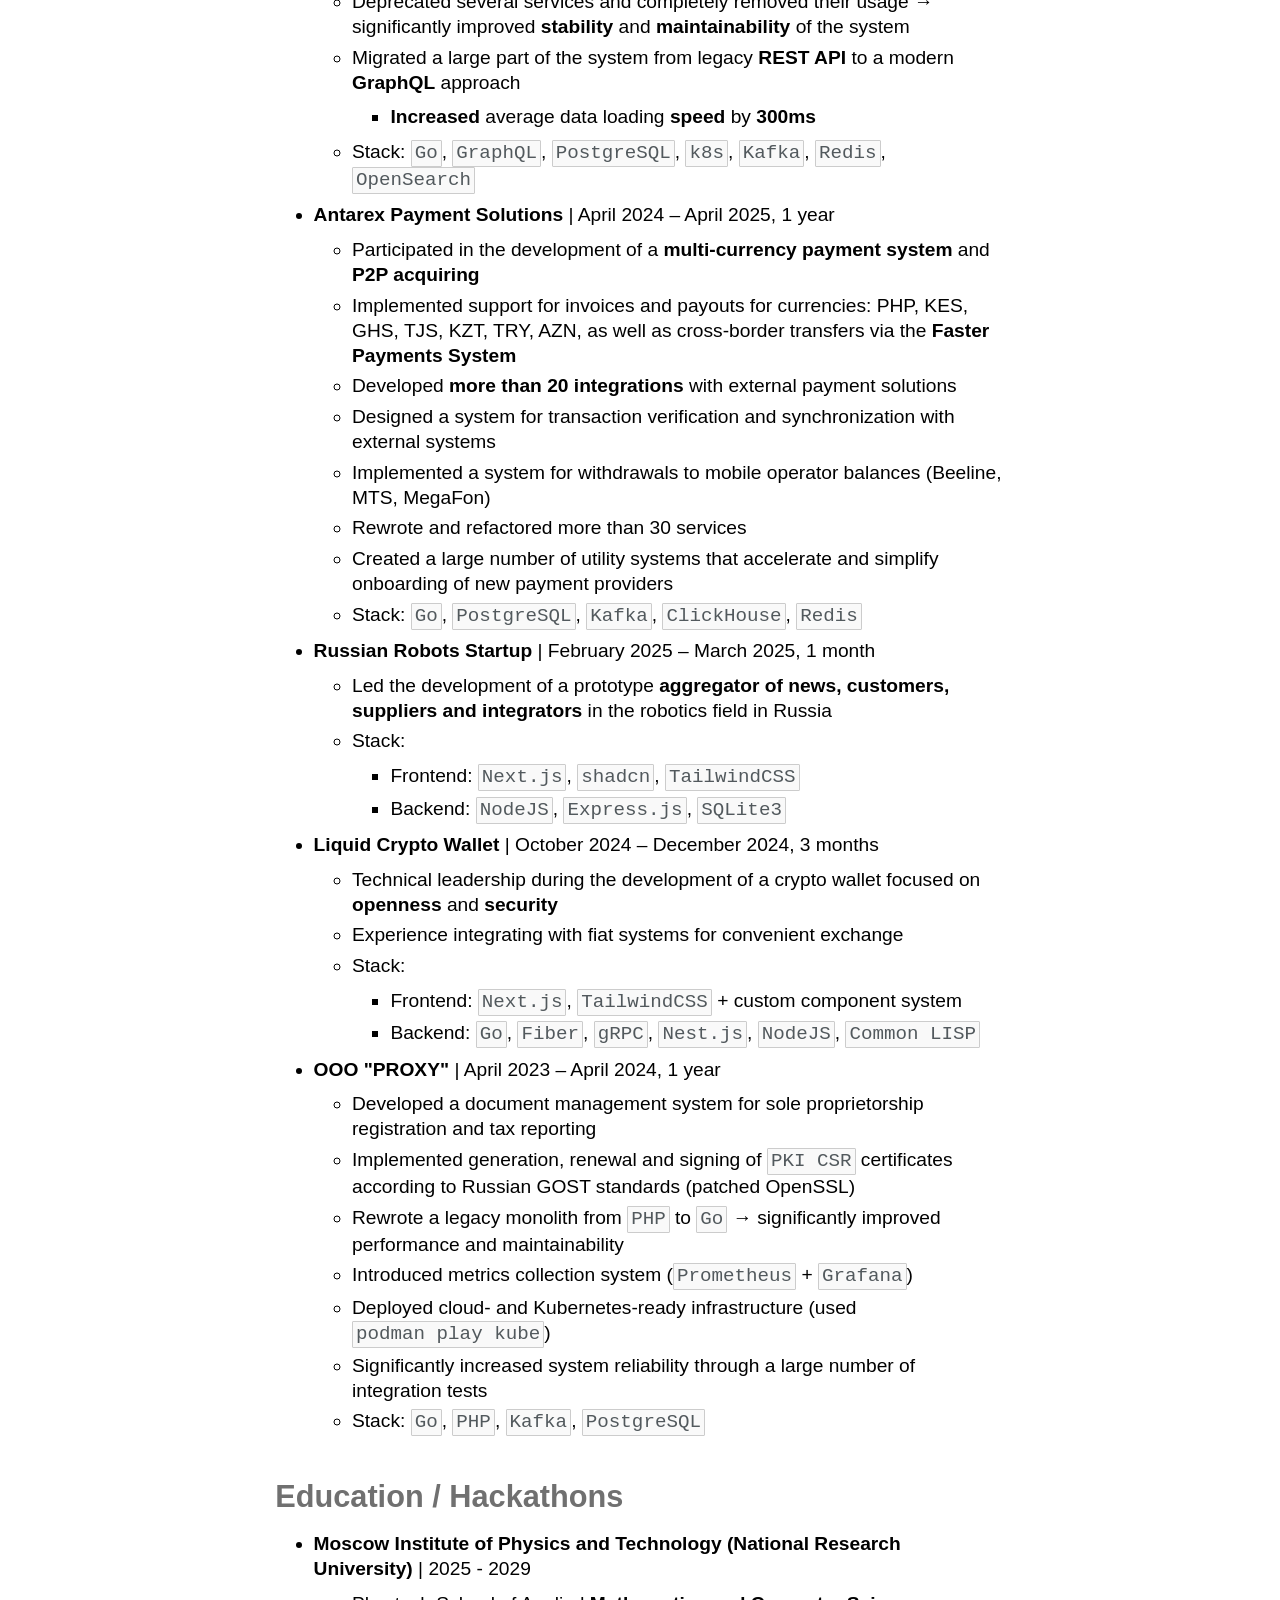
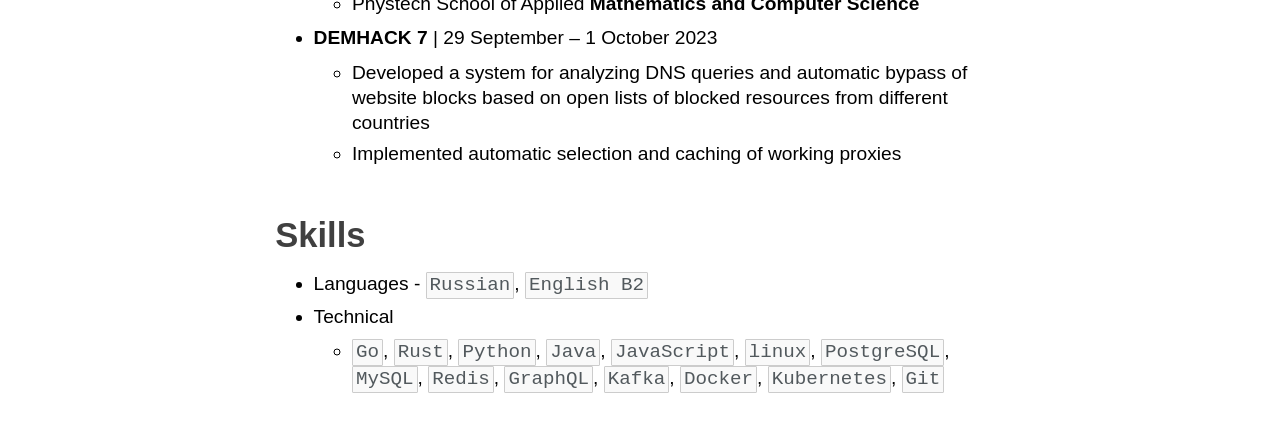
==== commit 318c6d4b: "cv.html -> index.html" ====
--- a/index.html
+++ b/index.html
@@ -9,207 +9,250 @@
 </head>
 <body>
 
-<div id="Семён Рябинков"><h2 id="Семён Рябинков" class="header"><a href="#Семён Рябинков">Семён Рябинков</a></h2></div>
-<div id="Семён Рябинков-Go-разработчик / DevOps-инженер"><h5 id="Go-разработчик / DevOps-инженер" class="header"><a href="#Семён Рябинков-Go-разработчик / DevOps-инженер">Go-разработчик / DevOps-инженер</a></h5></div>
+<div id="Semyon Ryabinkov"><h2 id="Semyon Ryabinkov" class="header"><a href="#Semyon Ryabinkov">Semyon Ryabinkov</a></h2></div>
+<div id="Semyon Ryabinkov-Software Engineer"><h5 id="Software Engineer" class="header"><a href="#Semyon Ryabinkov-Software Engineer">Software Engineer</a></h5></div>
 <hr />
 
 <ul>
 <li>
-Ссылки
-
-<ul>
-<li>
-<a href="https://ssleert.github.io/cv/">Резюме (веб-версия)</a> — <a href="https://ssleert.github.io/cv/">ssleert.github.io/cv</a>
+Links
+
+<ul>
+<li>
+<a href="https://ssleert.github.io/cv/">Resume (web version)</a> — <a href="https://ssleert.github.io/cv/">ssleert.github.io/cv</a>
 
 <li>
 <a href="https://github.com/ssleert">GitHub</a> — <a href="https://github.com/ssleert">github.com/ssleert</a>
 
 <li>
-<a href="https://t.me/ssleert">Telegram</a> — @ssleert [предпочтительный способ связи]
-
-<li>
-<a href="mailto:ssleert@gmail.com">Почта</a> — ssleert@gmail.com
-
-</ul>
-</ul>
-<div id="Семён Рябинков-Опыт работы"><h3 id="Опыт работы" class="header"><a href="#Семён Рябинков-Опыт работы">Опыт работы</a></h3></div>
-<ul>
-<li>
-<span id="Семён Рябинков-Опыт работы-MTS Web Services"></span><strong id="MTS Web Services">MTS Web Services</strong> | июль 2025 – март 2026, 9 месяцев
-
-<ul>
-<li>
-Участвовал в разработке <span id="Семён Рябинков-Опыт работы-Product Manager Workplace"></span><strong id="Product Manager Workplace">Product Manager Workplace</strong> и <span id="Семён Рябинков-Опыт работы-Sales Widgets System"></span><strong id="Sales Widgets System">Sales Widgets System</strong>
-
-<li>
-Написал с нуля <span id="Семён Рябинков-Опыт работы-огромный ETL-сервис"></span><strong id="огромный ETL-сервис">огромный ETL-сервис</strong> для синхронизации внутреннего каталога спецификаций продуктов MTS в Product Manager Workplace
-
-<ul>
-<li>
-<span id="Семён Рябинков-Опыт работы-Скорость"></span><strong id="Скорость">Скорость</strong> обработки продуктовых спецификаций более <span id="Семён Рябинков-Опыт работы-20к/с"></span><strong id="20к/с">20к/с</strong>
-
-<li>
-<span id="Семён Рябинков-Опыт работы-Параллельная"></span><strong id="Параллельная">Параллельная</strong> загрузка, конвертация и сохранение
-
-</ul>
-<li>
-Принял решение перевести межсервисное взаимодействие на единый <span id="Семён Рябинков-Опыт работы-gRPC-контракт"></span><strong id="gRPC-контракт">gRPC-контракт</strong>
-
-<li>
-Занимался <span id="Семён Рябинков-Опыт работы-интеграцией AI агента"></span><strong id="интеграцией AI агента">интеграцией AI агента</strong> с <code>LangGraph</code>. С поддержкой проприетарных моделей <code>MWS GPT</code>
-
-<ul>
-<li>
-<span id="Семён Рябинков-Опыт работы-Векторное"></span><strong id="Векторное">Векторное</strong> хранилище на <code>ChromaDB</code>
-
-<li>
-<span id="Семён Рябинков-Опыт работы-Хранение"></span><strong id="Хранение">Хранение</strong> общих данных в <code>PostgreSQL</code>
-
-</ul>
-<li>
-Поддерживал MCP Сервер для упрощения взаимодействия пользователей с рабочим местом
-
-<li>
-Объявил несколько сервисов устаревшими и полностью удалил их использование -&gt; заметно выросли <span id="Семён Рябинков-Опыт работы-стабильность"></span><strong id="стабильность">стабильность</strong> и <span id="Семён Рябинков-Опыт работы-поддерживаемость"></span><strong id="поддерживаемость">поддерживаемость</strong> системы
-
-<li>
-Перевёл большую часть системы с legacy <span id="Семён Рябинков-Опыт работы-REST API"></span><strong id="REST API">REST API</strong> на современный <span id="Семён Рябинков-Опыт работы-GraphQL"></span><strong id="GraphQL">GraphQL</strong>-подход
-
-<ul>
-<li>
-<span id="Семён Рябинков-Опыт работы-Повысил"></span><strong id="Повысил">Повысил</strong> среднюю <span id="Семён Рябинков-Опыт работы-скорость"></span><strong id="скорость">скорость</strong> загрузки данных на <span id="Семён Рябинков-Опыт работы-300мс"></span><strong id="300мс">300мс</strong>
-
-</ul>
-<li>
-Стек: <code>Go</code>, <code>GraphQL</code>, <code>PostgreSQL</code>, <code>k8s</code>, <code>Kafka</code>, <code>Redis</code>, <code>OpenSearch</code>
-
-</ul>
-<li>
-<span id="Семён Рябинков-Опыт работы-Antarex Payment Solutions"></span><strong id="Antarex Payment Solutions">Antarex Payment Solutions</strong> | апрель 2024 – апрель 2025, 1 год
-
-<ul>
-<li>
-Участвовал в разработке <span id="Семён Рябинков-Опыт работы-мультивалютной платёжной системы"></span><strong id="мультивалютной платёжной системы">мультивалютной платёжной системы</strong> и <span id="Семён Рябинков-Опыт работы-P2P-эквайринга"></span><strong id="P2P-эквайринга">P2P-эквайринга</strong>
-
-<li>
-Реализовал поддержку инвойсов и выплат для валют: PHP, KES, GHS, TJS, KZT, TRY, AZN, а также трансграничные переводы через <span id="Семён Рябинков-Опыт работы-Систему быстрых платежей"></span><strong id="Систему быстрых платежей">Систему быстрых платежей</strong>
-
-<li>
-Разработал <span id="Семён Рябинков-Опыт работы-более 20 интеграций"></span><strong id="более 20 интеграций">более 20 интеграций</strong> с внешними платёжными решениями
-
-<li>
-Спроектировал систему верификации и синхронизации транзакций с внешними системами
-
-<li>
-Реализовал систему вывода на баланс мобильных операторов (Билайн, МТС, МегаФон)
-
-<li>
-Переписал и отрефакторил более 30 сервисов
-
-<li>
-Создал большое количество утилитарных систем, ускоряющих и упрощающих подключение новых платёжных провайдеров
-
-<li>
-Стек: <code>Go</code>, <code>PostgreSQL</code>, <code>Kafka</code>, <code>ClickHouse</code>, <code>Redis</code>
-
-</ul>
-<li>
-<span id="Семён Рябинков-Опыт работы-Russian Robots Startup"></span><strong id="Russian Robots Startup">Russian Robots Startup</strong> | февраль 2025 – март 2025, 1 месяц
-
-<ul>
-<li>
-Руководил разработкой прототипа <span id="Семён Рябинков-Опыт работы-агрегатора новостей, заказчиков, поставщиков и интеграторов"></span><strong id="агрегатора новостей, заказчиков, поставщиков и интеграторов">агрегатора новостей, заказчиков, поставщиков и интеграторов</strong> в сфере робототехники в России
-
-<li>
-Стек:
-
-<ul>
-<li>
-Фронтенд: <code>Next.js</code>, <code>shadcn</code>, <code>TailwindCSS</code>
-
-<li>
-Бэкенд: <code>NodeJS</code>, <code>Express.js</code>, <code>SQLite3</code>
-
-</ul>
-</ul>
-<li>
-<span id="Семён Рябинков-Опыт работы-Liquid Crypto Wallet"></span><strong id="Liquid Crypto Wallet">Liquid Crypto Wallet</strong> | октябрь 2024 – декабрь 2024, 3 месяца
-
-<ul>
-<li>
-Занимался техническим лидированием при разработке крипто-кошелька с акцентом на <span id="Семён Рябинков-Опыт работы-открытость"></span><strong id="открытость">открытость</strong> и <span id="Семён Рябинков-Опыт работы-безопасность"></span><strong id="безопасность">безопасность</strong>
-
-<li>
-Имею опыт интеграции с фиатными системами для удобного обмена
-
-<li>
-Стек:
-
-<ul>
-<li>
-Фронтенд: <code>Next.js</code>, <code>TailwindCSS</code> + собственная система компонентов
-
-<li>
-Бэкенд: <code>Go</code>, <code>Fiber</code>, <code>gRPC</code>, <code>Nest.js</code>, <code>NodeJS</code>, <code>Common LISP</code>
-
-</ul>
-</ul>
-<li>
-<span id="Семён Рябинков-Опыт работы-ООО &quot;ПРОКСИ&quot;"></span><strong id="ООО &quot;ПРОКСИ&quot;">ООО "ПРОКСИ"</strong> | апрель 2023 – апрель 2024, 1 год
-
-<ul>
-<li>
-Разрабатывал систему документооборота для создания ИП и сдачи отчётности
-
-<li>
-Реализовал генерацию, продление и подписание сертификатов <code>PKI CSR</code> по российским ГОСТ-стандартам (патченный OpenSSL)
-
-<li>
-Переписал legacy-монолит с <code>PHP</code> на <code>Go</code> → сильно выросли производительность и удобство поддержки
-
-<li>
-Внедрил систему сбора метрик (<code>Prometheus</code> + <code>Grafana</code>)
-
-<li>
-Развернул инфраструктуру, готовую к облаку и Kubernetes (использовал <code>podman play kube</code>)
-
-<li>
-Значительно повысил надёжность системы за счёт большого количества интеграционных тестов
-
-<li>
-Стек: <code>Go</code>, <code>PHP</code>, <code>Kafka</code>, <code>PostgreSQL</code>
-
-</ul>
-</ul>
-<div id="Семён Рябинков-Образование / хакатоны"><h3 id="Образование / хакатоны" class="header"><a href="#Семён Рябинков-Образование / хакатоны">Образование / хакатоны</a></h3></div>
-<ul>
-<li>
-<span id="Семён Рябинков-Образование / хакатоны-Московский физико-технический институт (национальный исследовательский университет)"></span><strong id="Московский физико-технический институт (национальный исследовательский университет)">Московский физико-технический институт (национальный исследовательский университет)</strong> | 2025 - 2029
-
-<ul>
-<li>
-Физтех-школа Прикладной <span id="Семён Рябинков-Образование / хакатоны-Математики и Информатики"></span><strong id="Математики и Информатики">Математики и Информатики</strong>
-
-</ul>
-<li>
-<span id="Семён Рябинков-Образование / хакатоны-DEMHACK 7"></span><strong id="DEMHACK 7">DEMHACK 7</strong> | 29 сентября – 1 октября 2023
-
-<ul>
-<li>
-Разработал систему анализа DNS-запросов и автоматического обхода блокировок сайтов на основе открытых списков заблокированных ресурсов разных стран
-
-<li>
-Реализовал автоматический подбор и кэширование рабочих прокси
-
-</ul>
-</ul>
-<div id="Навыки"><h2 id="Навыки" class="header"><a href="#Навыки">Навыки</a></h2></div>
-<ul>
-<li>
-Языки - <code>Русский</code>, <code>Английский B2</code>
-
-<li>
-Технические
+<a href="https://t.me/ssleert">Telegram</a> — @ssleert [preferred contact method]
+
+<li>
+<a href="mailto:ssleert@gmail.com">Email</a> — ssleert@gmail.com
+
+</ul>
+</ul>
+<div id="Semyon Ryabinkov-Work Experience"><h3 id="Work Experience" class="header"><a href="#Semyon Ryabinkov-Work Experience">Work Experience</a></h3></div>
+<ul>
+<li>
+<span id="Semyon Ryabinkov-Work Experience-SberBank"></span><strong id="SberBank">SberBank</strong> - <span id="Semyon Ryabinkov-Work Experience-Lead Software Engineer"></span><strong id="Lead Software Engineer">Lead Software Engineer</strong> | March 2025 – September 2026, 6 months
+
+<ul>
+<li>
+Led development of the <span id="Semyon Ryabinkov-Work Experience-Credit Potential Scoring System"></span><strong id="Credit Potential Scoring System">Credit Potential Scoring System</strong> powering 11 core SberBank services, handling peak loads of <span id="Semyon Ryabinkov-Work Experience-40,000+ requests per second"></span><strong id="40,000+ requests per second">40,000+ requests per second</strong>
+
+<li>
+Designed, trained, and maintained <span id="Semyon Ryabinkov-Work Experience-10+ neural network models"></span><strong id="10+ neural network models">10+ neural network models</strong> for multi-metric credit analysis and risk assessment
+
+<li>
+Delivered ~<span id="Semyon Ryabinkov-Work Experience-2× performance improvement"></span><strong id="2× performance improvement">2× performance improvement</strong> through system-wide optimizations, validated by benchmarks
+
+<li>
+Built end-to-end credit condition recommendation engine:
+
+<ul>
+<li>
+Developed <span id="Semyon Ryabinkov-Work Experience-20+ heuristics"></span><strong id="20+ heuristics">20+ heuristics</strong> targeting client solvency and NPV
+
+<li>
+Increased loan accept rate by <span id="Semyon Ryabinkov-Work Experience-2 percentage points"></span><strong id="2 percentage points">2 percentage points</strong>
+
+</ul>
+<li>
+Refactored and eliminated <span id="Semyon Ryabinkov-Work Experience-30,000+ lines"></span><strong id="30,000+ lines">30,000+ lines</strong> of legacy code, significantly improving maintainability and reducing technical debt
+
+<li>
+Fine-tuned internal risk-management LLMs based on <span id="Semyon Ryabinkov-Work Experience-Qwen3.6-35B"></span><strong id="Qwen3.6-35B">Qwen3.6-35B</strong> for production decisioning
+
+<li>
+Migrated <span id="Semyon Ryabinkov-Work Experience-95% of all development"></span><strong id="95% of all development">95% of all development</strong> to a Spec-Driven approach using OpenSpec and a suite of internal skills, significantly accelerating delivery and improving consistency
+
+<li>
+Built an <span id="Semyon Ryabinkov-Work Experience-agentic RAG pipeline"></span><strong id="agentic RAG pipeline">agentic RAG pipeline</strong> with LangChain for intelligent search across credit strategy behavior and government regulatory changes, enabling precise matching and faster decision support
+
+<li>
+Stack: <code>Go</code>, <code>Valkey/Redis</code>, <code>Temporal</code>
+
+<li>
+Internal stack: <code>Platform V DropApp</code>, <code>Tarantool DB</code>, <code>Strategy Flow Lambda</code>
+
+</ul>
+<li>
+<span id="Semyon Ryabinkov-Work Experience-MTS Web Services"></span><strong id="MTS Web Services">MTS Web Services</strong> - <span id="Semyon Ryabinkov-Work Experience-Senior Software Engineer"></span><strong id="Senior Software Engineer">Senior Software Engineer</strong> | July 2025 – March 2026, 9 months
+
+<ul>
+<li>
+Participated in the development of <span id="Semyon Ryabinkov-Work Experience-Product Manager Workplace"></span><strong id="Product Manager Workplace">Product Manager Workplace</strong> and <span id="Semyon Ryabinkov-Work Experience-Sales Widgets System"></span><strong id="Sales Widgets System">Sales Widgets System</strong>
+
+<li>
+Built from scratch a large-scale <span id="Semyon Ryabinkov-Work Experience-ETL service"></span><strong id="ETL service">ETL service</strong> for synchronizing MTS’s internal product specifications catalog into Product Manager Workplace
+
+<ul>
+<li>
+<span id="Semyon Ryabinkov-Work Experience-Processing speed"></span><strong id="Processing speed">Processing speed</strong> of product specifications &gt; <span id="Semyon Ryabinkov-Work Experience-20k/s"></span><strong id="20k/s">20k/s</strong>
+
+<li>
+<span id="Semyon Ryabinkov-Work Experience-Parallel"></span><strong id="Parallel">Parallel</strong> loading, conversion, and storage
+
+</ul>
+<li>
+Made the decision to migrate inter-service communication to a unified <span id="Semyon Ryabinkov-Work Experience-gRPC contract"></span><strong id="gRPC contract">gRPC contract</strong>
+
+<li>
+Worked on <span id="Semyon Ryabinkov-Work Experience-AI agent integration"></span><strong id="AI agent integration">AI agent integration</strong> with <code>LangGraph</code>. With support for proprietary <code>MWS GPT</code> models
+
+<ul>
+<li>
+<span id="Semyon Ryabinkov-Work Experience-Vector"></span><strong id="Vector">Vector</strong> store on <code>ChromaDB</code>
+
+<li>
+<span id="Semyon Ryabinkov-Work Experience-Shared data storage"></span><strong id="Shared data storage">Shared data storage</strong> in <code>PostgreSQL</code>
+
+</ul>
+<li>
+Maintained MCP Server to simplify user interaction with the workplace
+
+<li>
+Deprecated several services and completely removed their usage → significantly improved <span id="Semyon Ryabinkov-Work Experience-stability"></span><strong id="stability">stability</strong> and <span id="Semyon Ryabinkov-Work Experience-maintainability"></span><strong id="maintainability">maintainability</strong> of the system
+
+<li>
+Migrated a large part of the system from legacy <span id="Semyon Ryabinkov-Work Experience-REST API"></span><strong id="REST API">REST API</strong> to a modern <span id="Semyon Ryabinkov-Work Experience-GraphQL"></span><strong id="GraphQL">GraphQL</strong> approach
+
+<ul>
+<li>
+<span id="Semyon Ryabinkov-Work Experience-Increased"></span><strong id="Increased">Increased</strong> average data loading <span id="Semyon Ryabinkov-Work Experience-speed"></span><strong id="speed">speed</strong> by <span id="Semyon Ryabinkov-Work Experience-300ms"></span><strong id="300ms">300ms</strong>
+
+</ul>
+<li>
+Stack: <code>Go</code>, <code>GraphQL</code>, <code>PostgreSQL</code>, <code>k8s</code>, <code>Kafka</code>, <code>Redis</code>, <code>OpenSearch</code>
+
+</ul>
+<li>
+<span id="Semyon Ryabinkov-Work Experience-Antarex Payment Solutions"></span><strong id="Antarex Payment Solutions">Antarex Payment Solutions</strong> | April 2024 – April 2025, 1 year
+
+<ul>
+<li>
+Participated in the development of a <span id="Semyon Ryabinkov-Work Experience-multi-currency payment system"></span><strong id="multi-currency payment system">multi-currency payment system</strong> and <span id="Semyon Ryabinkov-Work Experience-P2P acquiring"></span><strong id="P2P acquiring">P2P acquiring</strong>
+
+<li>
+Implemented support for invoices and payouts for currencies: PHP, KES, GHS, TJS, KZT, TRY, AZN, as well as cross-border transfers via the <span id="Semyon Ryabinkov-Work Experience-Faster Payments System"></span><strong id="Faster Payments System">Faster Payments System</strong>
+
+<li>
+Developed <span id="Semyon Ryabinkov-Work Experience-more than 20 integrations"></span><strong id="more than 20 integrations">more than 20 integrations</strong> with external payment solutions
+
+<li>
+Designed a system for transaction verification and synchronization with external systems
+
+<li>
+Implemented a system for withdrawals to mobile operator balances (Beeline, MTS, MegaFon)
+
+<li>
+Rewrote and refactored more than 30 services
+
+<li>
+Created a large number of utility systems that accelerate and simplify onboarding of new payment providers
+
+<li>
+Stack: <code>Go</code>, <code>PostgreSQL</code>, <code>Kafka</code>, <code>ClickHouse</code>, <code>Redis</code>
+
+</ul>
+<li>
+<span id="Semyon Ryabinkov-Work Experience-Russian Robots Startup"></span><strong id="Russian Robots Startup">Russian Robots Startup</strong> | February 2025 – March 2025, 1 month
+
+<ul>
+<li>
+Led the development of a prototype <span id="Semyon Ryabinkov-Work Experience-aggregator of news, customers, suppliers and integrators"></span><strong id="aggregator of news, customers, suppliers and integrators">aggregator of news, customers, suppliers and integrators</strong> in the robotics field in Russia
+
+<li>
+Stack:
+
+<ul>
+<li>
+Frontend: <code>Next.js</code>, <code>shadcn</code>, <code>TailwindCSS</code>
+
+<li>
+Backend: <code>NodeJS</code>, <code>Express.js</code>, <code>SQLite3</code>
+
+</ul>
+</ul>
+<li>
+<span id="Semyon Ryabinkov-Work Experience-Liquid Crypto Wallet"></span><strong id="Liquid Crypto Wallet">Liquid Crypto Wallet</strong> | October 2024 – December 2024, 3 months
+
+<ul>
+<li>
+Technical leadership during the development of a crypto wallet focused on <span id="Semyon Ryabinkov-Work Experience-openness"></span><strong id="openness">openness</strong> and <span id="Semyon Ryabinkov-Work Experience-security"></span><strong id="security">security</strong>
+
+<li>
+Experience integrating with fiat systems for convenient exchange
+
+<li>
+Stack:
+
+<ul>
+<li>
+Frontend: <code>Next.js</code>, <code>TailwindCSS</code> + custom component system
+
+<li>
+Backend: <code>Go</code>, <code>Fiber</code>, <code>gRPC</code>, <code>Nest.js</code>, <code>NodeJS</code>, <code>Common LISP</code>
+
+</ul>
+</ul>
+<li>
+<span id="Semyon Ryabinkov-Work Experience-OOO &quot;PROXY&quot;"></span><strong id="OOO &quot;PROXY&quot;">OOO "PROXY"</strong> | April 2023 – April 2024, 1 year
+
+<ul>
+<li>
+Developed a document management system for sole proprietorship registration and tax reporting
+
+<li>
+Implemented generation, renewal and signing of <code>PKI CSR</code> certificates according to Russian GOST standards (patched OpenSSL)
+
+<li>
+Rewrote a legacy monolith from <code>PHP</code> to <code>Go</code> → significantly improved performance and maintainability
+
+<li>
+Introduced metrics collection system (<code>Prometheus</code> + <code>Grafana</code>)
+
+<li>
+Deployed cloud- and Kubernetes-ready infrastructure (used <code>podman play kube</code>)
+
+<li>
+Significantly increased system reliability through a large number of integration tests
+
+<li>
+Stack: <code>Go</code>, <code>PHP</code>, <code>Kafka</code>, <code>PostgreSQL</code>
+
+</ul>
+</ul>
+<div id="Semyon Ryabinkov-Education / Hackathons"><h3 id="Education / Hackathons" class="header"><a href="#Semyon Ryabinkov-Education / Hackathons">Education / Hackathons</a></h3></div>
+<ul>
+<li>
+<span id="Semyon Ryabinkov-Education / Hackathons-Moscow Institute of Physics and Technology (National Research University)"></span><strong id="Moscow Institute of Physics and Technology (National Research University)">Moscow Institute of Physics and Technology (National Research University)</strong> | 2025 - 2029
+
+<ul>
+<li>
+Phystech School of Applied <span id="Semyon Ryabinkov-Education / Hackathons-Mathematics and Computer Science"></span><strong id="Mathematics and Computer Science">Mathematics and Computer Science</strong>
+
+</ul>
+<li>
+<span id="Semyon Ryabinkov-Education / Hackathons-DEMHACK 7"></span><strong id="DEMHACK 7">DEMHACK 7</strong> | 29 September – 1 October 2023
+
+<ul>
+<li>
+Developed a system for analyzing DNS queries and automatic bypass of website blocks based on open lists of blocked resources from different countries
+
+<li>
+Implemented automatic selection and caching of working proxies
+
+</ul>
+</ul>
+<div id="Skills"><h2 id="Skills" class="header"><a href="#Skills">Skills</a></h2></div>
+<ul>
+<li>
+Languages - <code>Russian</code>, <code>English B2</code>
+
+<li>
+Technical
 
 <ul>
 <li>
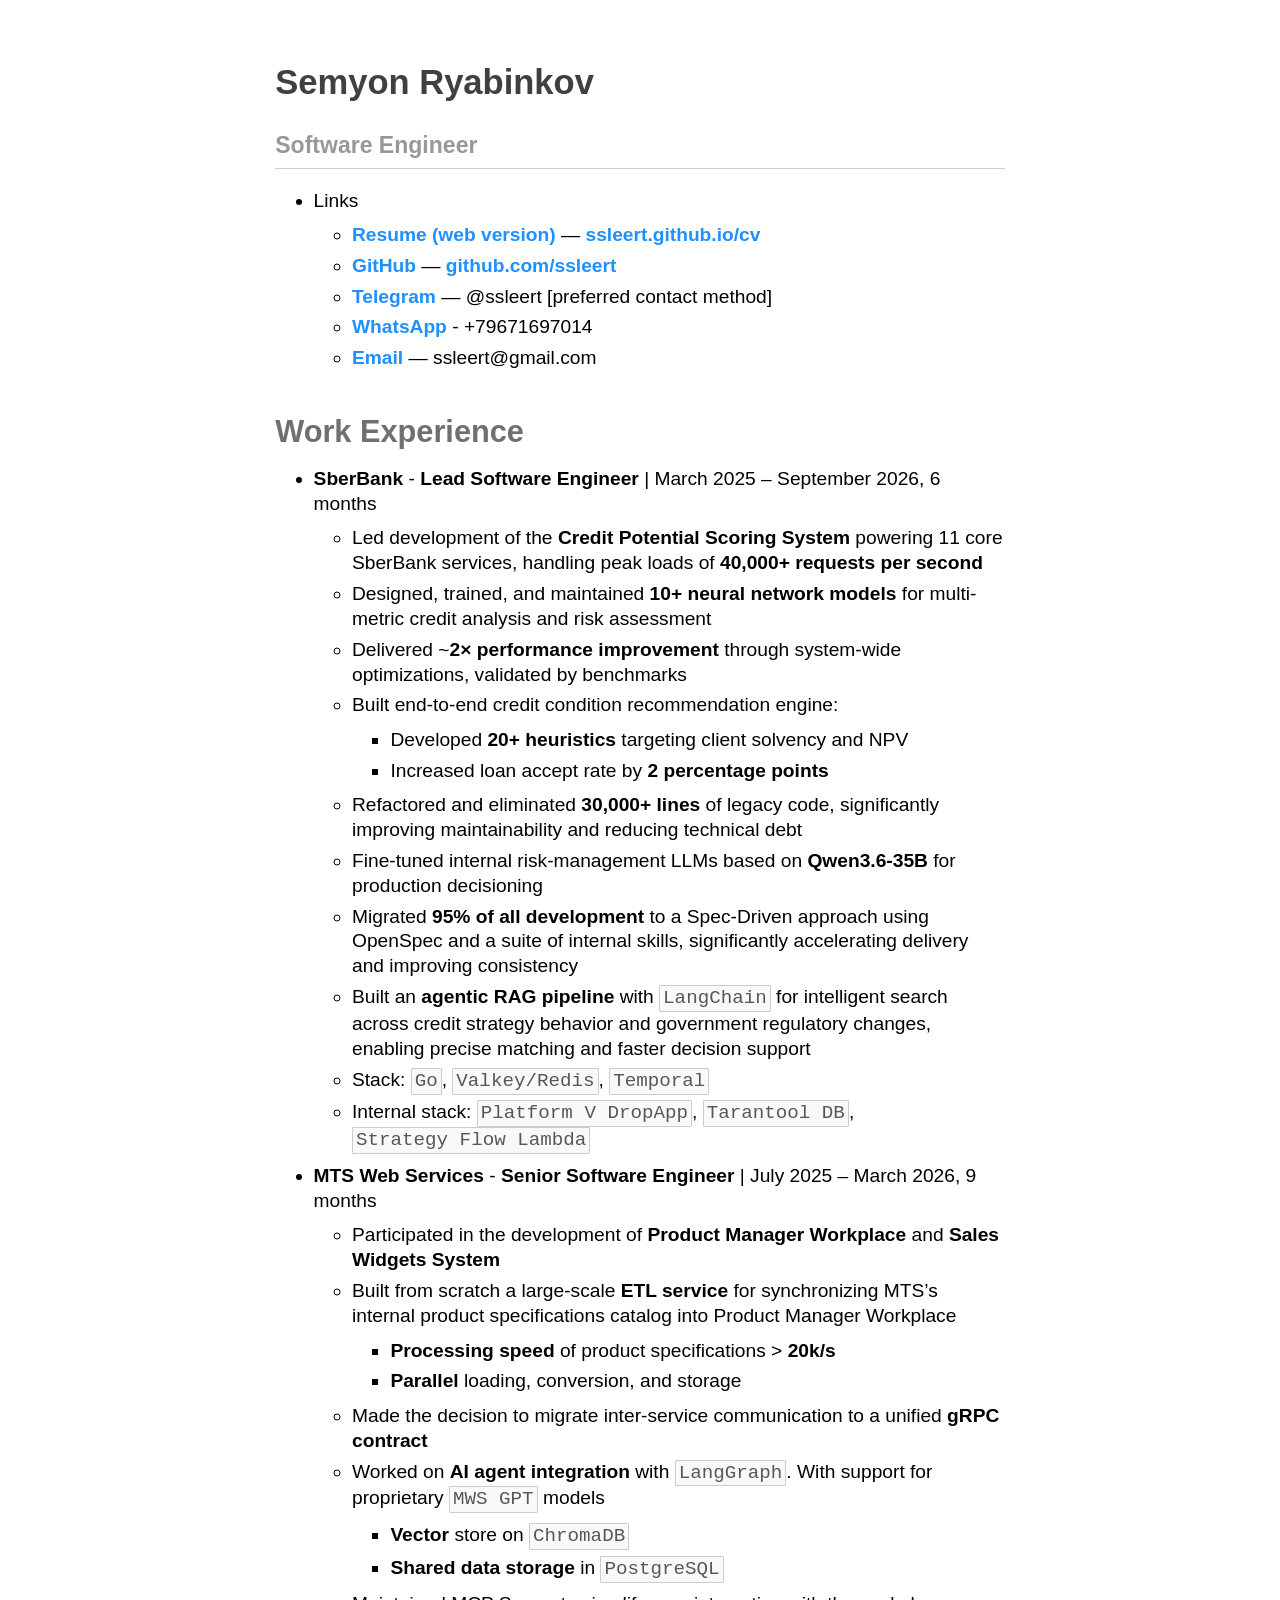
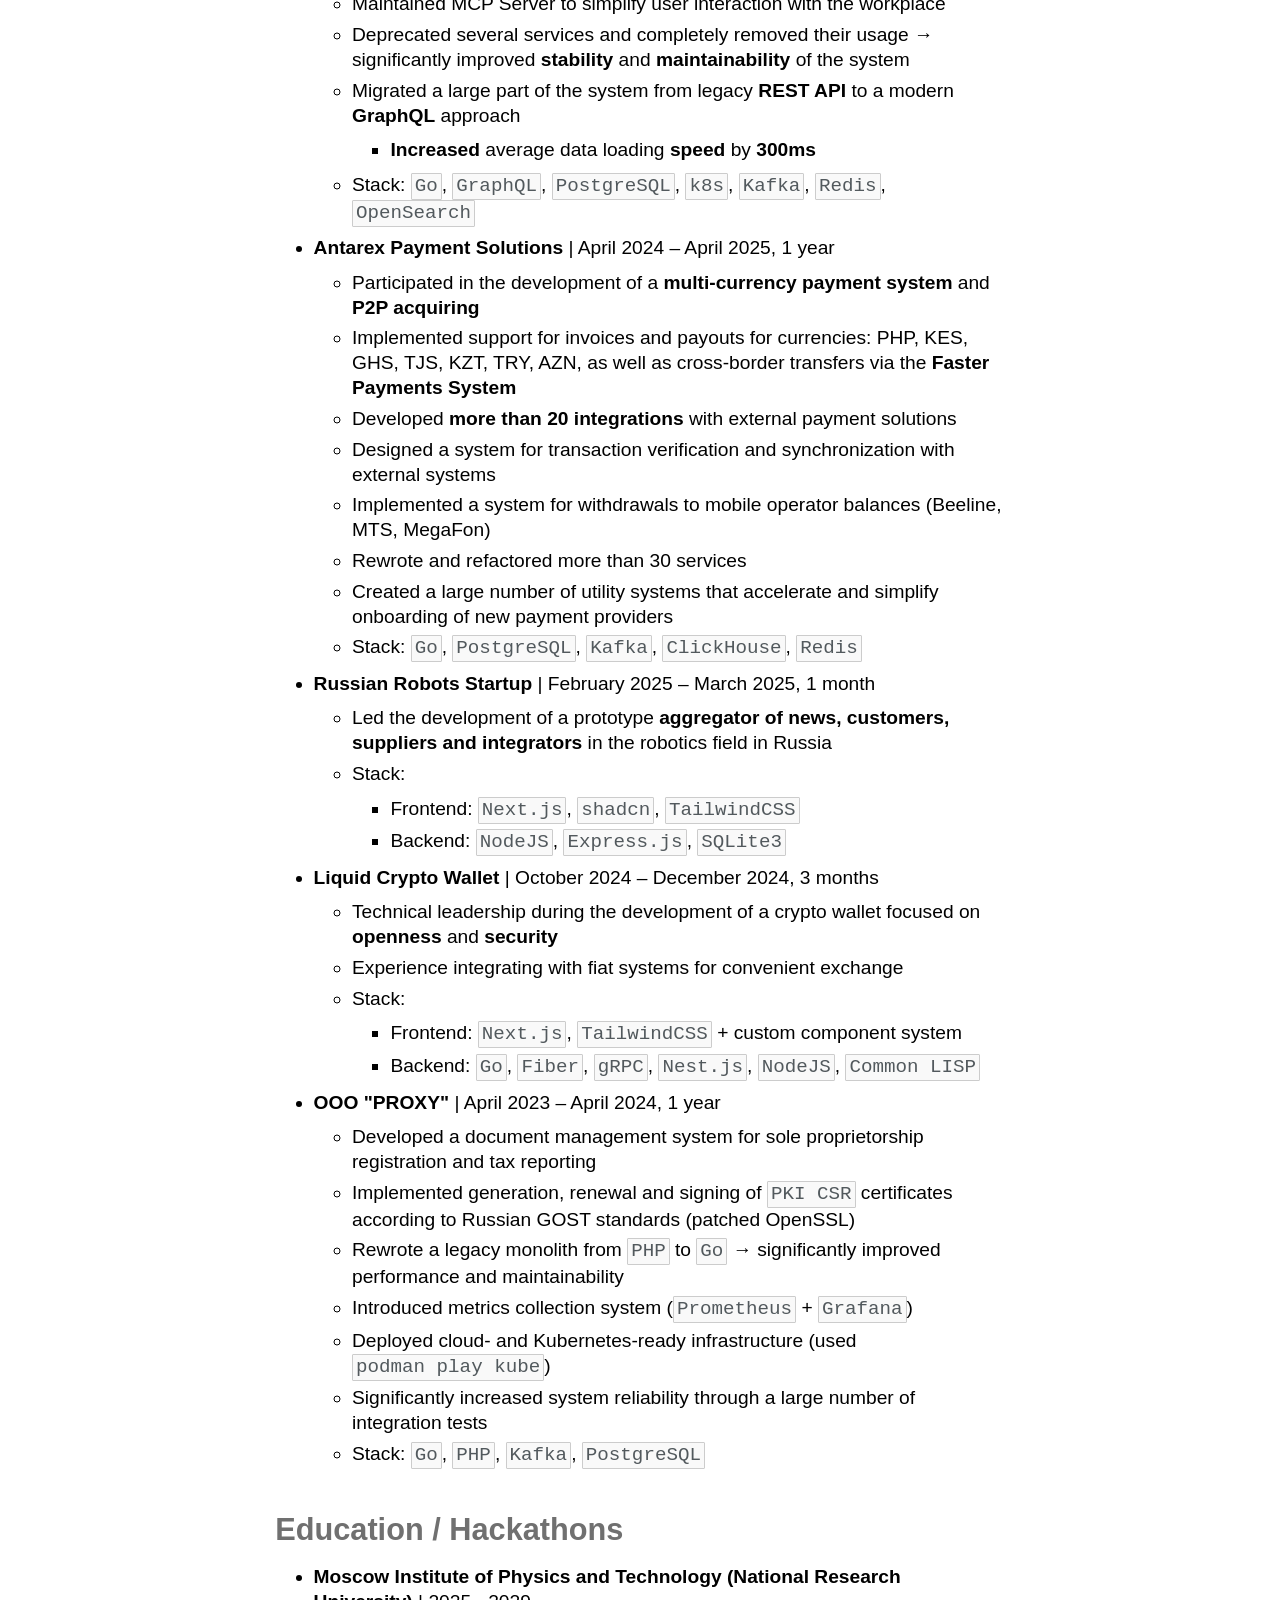
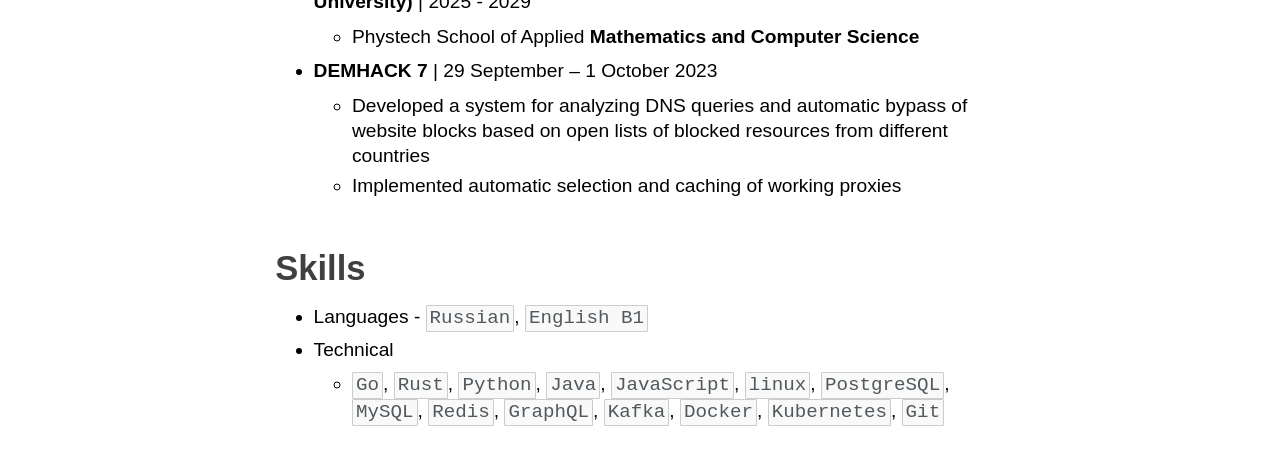
==== commit eb900489: "add whatsapp" ====
--- a/index.html
+++ b/index.html
@@ -28,6 +28,9 @@
 <a href="https://t.me/ssleert">Telegram</a> — @ssleert [preferred contact method]
 
 <li>
+<a href="https://wa.me/79671697014">WhatsApp</a> - +79671697014
+
+<li>
 <a href="mailto:ssleert@gmail.com">Email</a> — ssleert@gmail.com
 
 </ul>
@@ -68,7 +71,7 @@
 Migrated <span id="Semyon Ryabinkov-Work Experience-95% of all development"></span><strong id="95% of all development">95% of all development</strong> to a Spec-Driven approach using OpenSpec and a suite of internal skills, significantly accelerating delivery and improving consistency
 
 <li>
-Built an <span id="Semyon Ryabinkov-Work Experience-agentic RAG pipeline"></span><strong id="agentic RAG pipeline">agentic RAG pipeline</strong> with LangChain for intelligent search across credit strategy behavior and government regulatory changes, enabling precise matching and faster decision support
+Built an <span id="Semyon Ryabinkov-Work Experience-agentic RAG pipeline"></span><strong id="agentic RAG pipeline">agentic RAG pipeline</strong> with <code>LangChain</code> for intelligent search across credit strategy behavior and government regulatory changes, enabling precise matching and faster decision support
 
 <li>
 Stack: <code>Go</code>, <code>Valkey/Redis</code>, <code>Temporal</code>
@@ -249,7 +252,7 @@
 <div id="Skills"><h2 id="Skills" class="header"><a href="#Skills">Skills</a></h2></div>
 <ul>
 <li>
-Languages - <code>Russian</code>, <code>English B2</code>
+Languages - <code>Russian</code>, <code>English B1</code>
 
 <li>
 Technical
